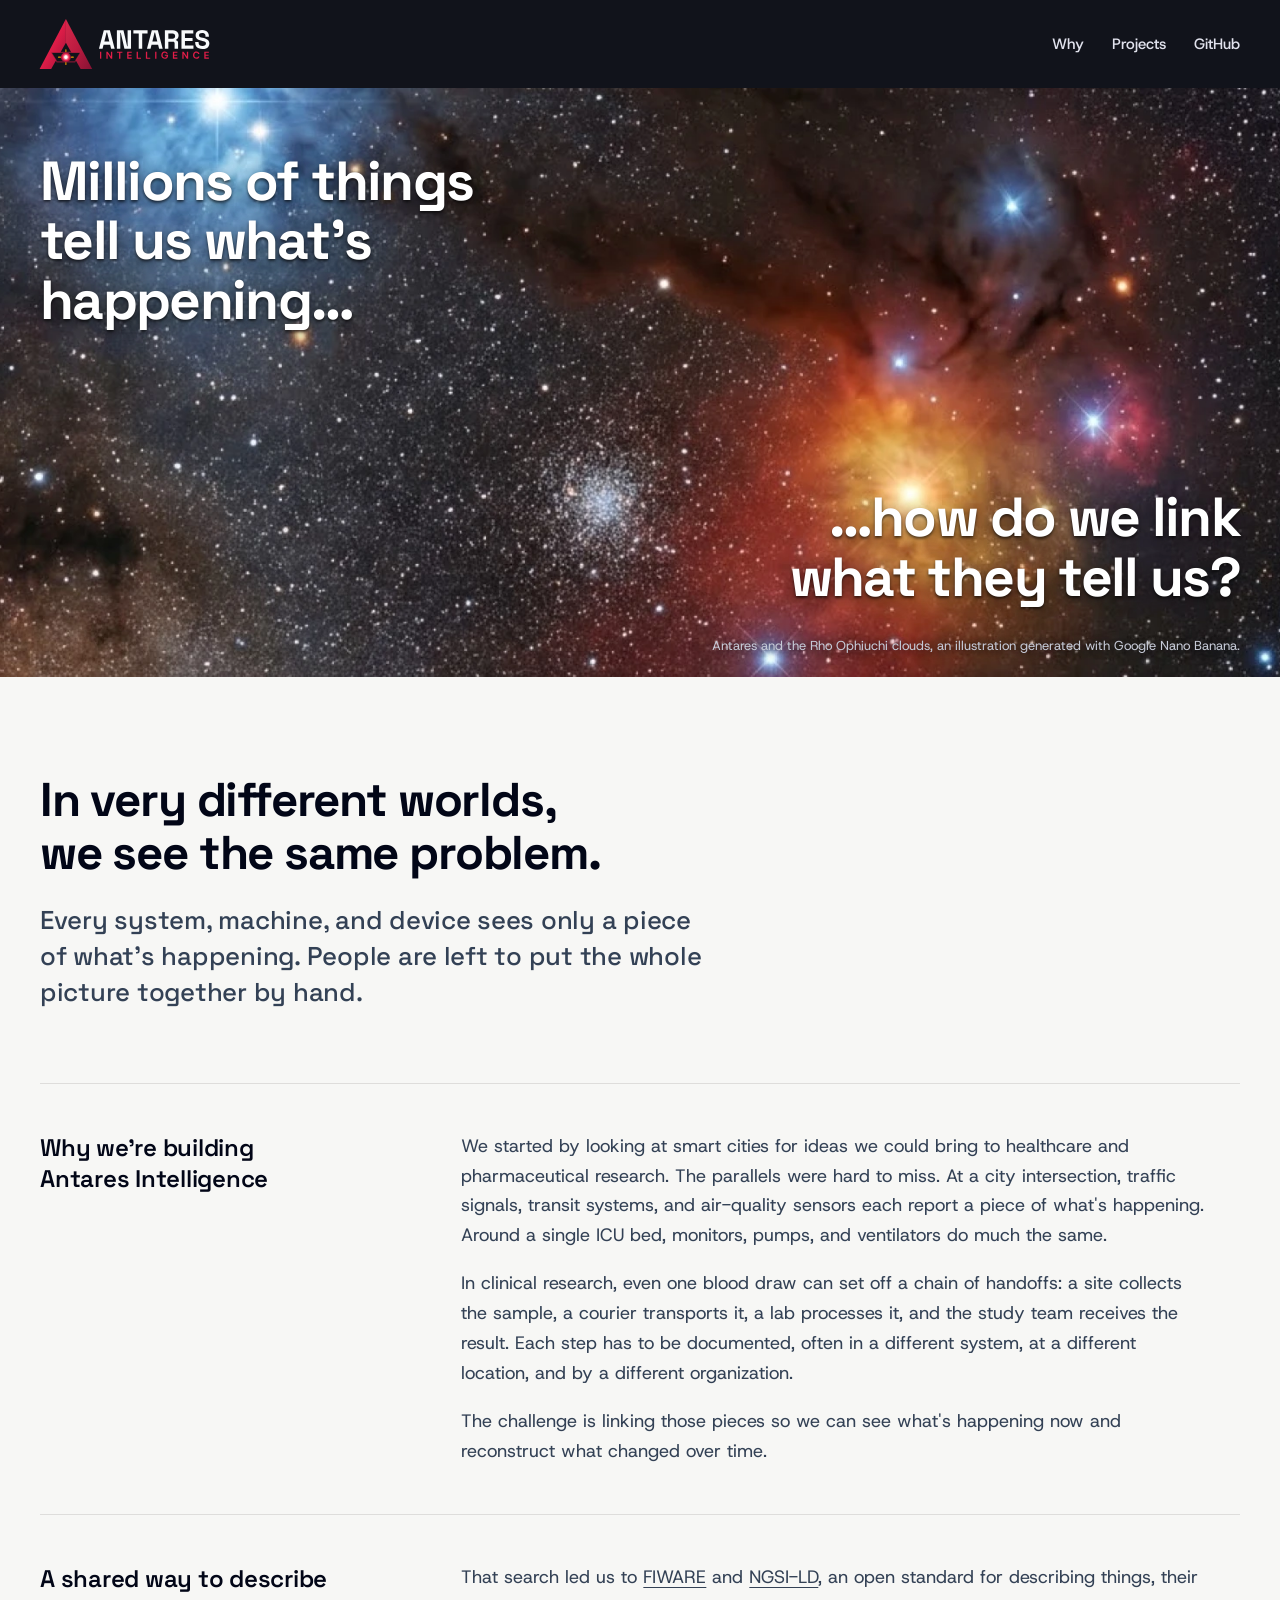
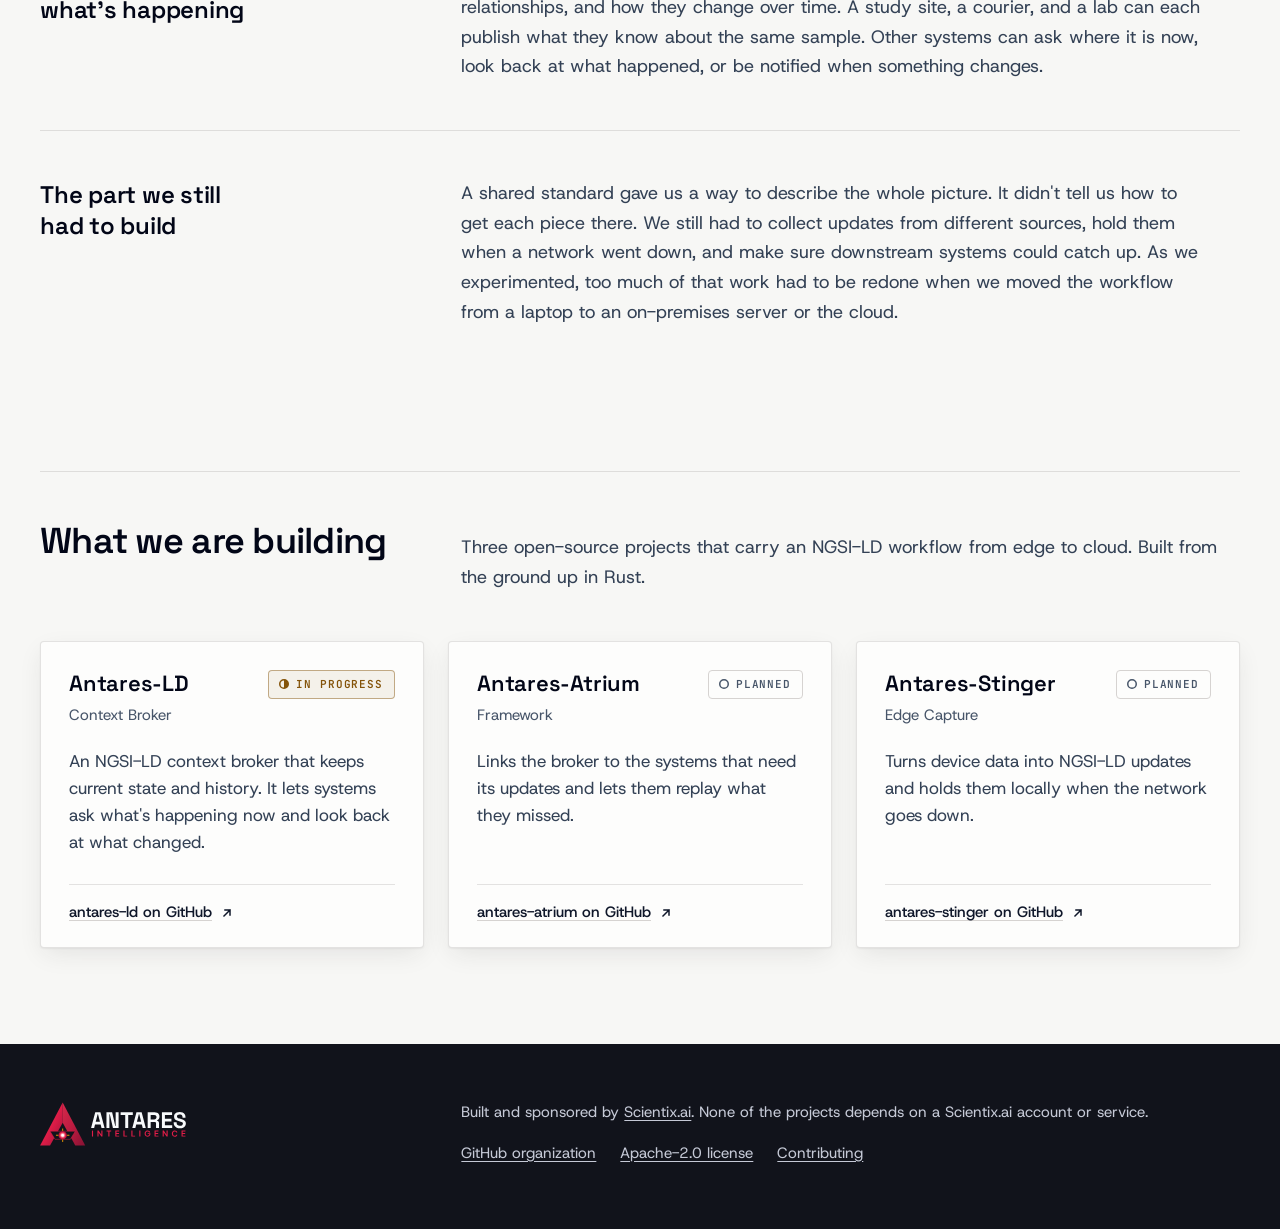
==== index.html @ b9c3e774 "feat: add social preview image and Open Graph tags" ====
<!doctype html>
<html lang="en">
<head>
<meta charset="utf-8">
<meta name="viewport" content="width=device-width, initial-scale=1">
<meta name="color-scheme" content="light">
<title>Antares Intelligence</title>
<meta name="description" content="Three open-source projects that carry an NGSI-LD workflow from edge to cloud.">
<link rel="canonical" href="https://antares-intelligence.org/">
<meta property="og:type" content="website">
<meta property="og:site_name" content="Antares Intelligence">
<meta property="og:url" content="https://antares-intelligence.org/">
<meta property="og:title" content="Antares Intelligence">
<meta property="og:description" content="Three open-source projects that carry an NGSI-LD workflow from edge to cloud.">
<meta property="og:image" content="https://antares-intelligence.org/assets/og-antares-intelligence.jpg">
<meta property="og:image:type" content="image/jpeg">
<meta property="og:image:width" content="1200">
<meta property="og:image:height" content="630">
<meta property="og:image:alt" content="The Antares Intelligence logo beside the headline: Millions of things tell us what's happening, how do we link what they tell us? The headline sits over the Antares and Rho Ophiuchi star field.">
<meta name="twitter:card" content="summary_large_image">
<meta name="twitter:image:alt" content="The Antares Intelligence logo beside the headline: Millions of things tell us what's happening, how do we link what they tell us? The headline sits over the Antares and Rho Ophiuchi star field.">
<link rel="icon" href="assets/antares-mark-dark.svg" type="image/svg+xml">
<link rel="preconnect" href="https://fonts.googleapis.com">
<link rel="preconnect" href="https://fonts.gstatic.com" crossorigin>
<link rel="stylesheet" href="https://fonts.googleapis.com/css2?family=Host+Grotesk:wght@400;500;600&family=JetBrains+Mono:wght@500;600&family=Space+Grotesk:wght@500;600;700&display=swap">
<style>
/*
  Tokens vendored from Synthetic Precision, themes/antares.theme.json (themeVersion 1).
  Prototype copy: regenerate from the theme, never hand-edit, once the site repository exists.
*/
:root {
  --font-display: "Space Grotesk", ui-sans-serif, system-ui, sans-serif;
  --font-sans: "Host Grotesk", ui-sans-serif, system-ui, sans-serif;
  --font-mono: "JetBrains Mono", ui-monospace, "SF Mono", Menlo, Consolas, monospace;
  --radius: 4px;
  --ease: cubic-bezier(0.16, 1, 0.3, 1);
  --dur: 160ms;
  --container: 1200px;
  --measure: 68ch;
  --gutter: 32px;
  --section: 96px;
  --shadow-card: 0 1px 2px rgba(41 37 36 / 0.06), 0 8px 24px -4px rgba(41 37 36 / 0.10);
  --shadow-card-hover: 0 2px 4px rgba(41 37 36 / 0.07), 0 16px 36px -6px rgba(41 37 36 / 0.16);
  --regmarks: linear-gradient(currentColor, currentColor) top left / 10px 1px no-repeat,
              linear-gradient(currentColor, currentColor) top left / 1px 10px no-repeat,
              linear-gradient(currentColor, currentColor) bottom right / 10px 1px no-repeat,
              linear-gradient(currentColor, currentColor) bottom right / 1px 10px no-repeat;

  /* Body: parchment (light). The masthead and hero stay night. */
  --bg: #f7f7f5;
  --surface-low: #fdfdfc;
  --surface: #fdfdfc;
  --surface-high: #e7e5e4;
  --text-strong: #020617;
  --text: #0f172a;
  --text-body: #334155;
  --text-muted: #475569;
  --border: #d6d3d1;
  --border-subtle: rgba(41 37 36 / 0.12);
  --outline: #78716c;
  --accent: #be123c;
  --accent-ink: #9f1239;
  --secondary-ink: #845309;
  --secondary-tint: rgba(132 83 9 / 0.07);
  --ring: #be123c;
}
/* The masthead, sky, and footer are always night. */
.masthead, .sky, .footer {
  --border-subtle: rgba(225 226 237 / 0.10);
  --text-strong: #ffffff;
  --text: #e1e2ed;
  --text-body: #c5c9d6;
  --text-muted: #9aa1b2;
  --border: #334155;
  --accent-ink: #fb7185;
  --ring: #fb7185;
  color-scheme: dark;
}

*, *::before, *::after { box-sizing: border-box; }
html {
  background: var(--bg);
  color: var(--text-body);
  scrollbar-color: var(--outline) var(--bg);
  -webkit-text-size-adjust: 100%;
}
body {
  margin: 0;
  font: 400 1.0625rem/1.65 var(--font-sans);
  background: var(--bg);
  text-rendering: optimizeLegibility;
  -webkit-font-smoothing: antialiased;
}
::selection { background: color-mix(in srgb, var(--accent) 32%, transparent); color: var(--text-strong); }
:focus-visible { outline: 2px solid var(--ring); outline-offset: 3px; border-radius: 2px; }
a { color: inherit; text-decoration-thickness: 1px; text-underline-offset: 0.22em; }
a:hover { text-decoration-color: var(--accent-ink); }
img, svg { display: block; }
h1, h2, h3 {
  font-family: var(--font-display);
  color: var(--text-strong);
  margin: 0;
  text-wrap: balance;
}
p { margin: 0; text-wrap: pretty; }

.wrap {
  width: 100%;
  max-width: calc(var(--container) + 2 * var(--gutter));
  margin-inline: auto;
  padding-inline: var(--gutter);
}
.skip {
  position: absolute; left: 16px; top: -48px; z-index: 20;
  padding: 8px 12px; background: var(--surface); color: var(--text-strong);
  border: 1px solid var(--border); border-radius: var(--radius);
}
.skip:focus { top: 16px; }

/* ---------- Header ---------- */
.masthead { background: #11131b; padding-block: 16px; }
.masthead .wrap { display: flex; align-items: center; justify-content: space-between; gap: 24px; }
.brand { display: block; margin-left: -4px; }
.brand img { height: 56px; width: auto; }
.nav { display: flex; gap: 28px; font: 500 0.9375rem/1 var(--font-sans); }
.nav a { color: var(--text); text-decoration: none; padding-block: 8px; }
.nav a:hover { color: var(--text-strong); text-decoration: underline; text-decoration-color: var(--accent-ink); }

/* ---------- Hero: Antares and the Rho Ophiuchi clouds ---------- */
.sky {
  position: relative;
  isolation: isolate;
  overflow: hidden;
  background: #11131b;
  color: var(--text);
}
.sky-photo {
  position: absolute; inset: 0; z-index: -2;
  width: 100%; height: 100%;
  object-fit: cover;
  object-position: 60% 50%;
}
.sky-grid {
  display: grid;
  grid-template-rows: auto 1fr auto auto;
  grid-template-areas: "l1" "." "l2" "credit";
  min-height: clamp(520px, 46vw, 760px);
  padding-block: 64px 20px;
}
.sky h1 { display: contents; }
.line {
  font: 700 clamp(2.25rem, 1.2rem + 2.8vw, 3.75rem)/1.08 var(--font-display);
  letter-spacing: -0.03em;
  text-wrap: balance;
  text-shadow: 0 2px 3px rgba(0 0 0 / 0.6), 0 4px 18px rgba(0 0 0 / 0.45);
}
.line-1 { grid-area: l1; color: var(--text-strong); max-width: 15ch; }
.line-2 { grid-area: l2; color: var(--text-strong); justify-self: end; text-align: right; max-width: 22ch; }
.credit {
  grid-area: credit;
  justify-self: end;
  margin-top: 28px;
  font-size: 0.8125rem;
  color: var(--text-body);
  text-shadow: 0 1px 8px rgba(17 19 27 / 0.9);
}

/* ---------- Statement ---------- */
.statement { padding-block: var(--section) calc(var(--section) * 0.75); }
.statement h2 {
  font-size: clamp(1.875rem, 1.2rem + 2.2vw, 3rem);
  line-height: 1.12;
  letter-spacing: -0.025em;
  font-weight: 700;
  max-width: 22ch;
}
.statement .lede {
  margin-top: 24px;
  max-width: 40ch;
  font: 500 clamp(1.25rem, 1.05rem + 0.7vw, 1.625rem)/1.4 var(--font-display);
  letter-spacing: -0.01em;
  color: var(--text-body);
}

/* ---------- Story ---------- */
.story { padding-bottom: calc(var(--section) * 0.5); }
.chapter {
  display: grid;
  grid-template-columns: minmax(0, 4fr) minmax(0, 8fr);
  column-gap: 32px;
  row-gap: 16px;
  padding-block: 48px;
  border-top: 1px solid var(--border-subtle);
}
.chapter h2 {
  font-size: clamp(1.3125rem, 1.15rem + 0.5vw, 1.5rem);
  line-height: 1.3;
  font-weight: 600;
  letter-spacing: -0.01em;
  max-width: 18ch;
}
.prose { max-width: var(--measure); display: grid; gap: 1.1em; }
.prose p { font-size: 1.125rem; line-height: 1.65; }

/* ---------- Projects ---------- */
.projects { padding-block: calc(var(--section) * 0.5) var(--section); }
.projects-head {
  display: grid;
  grid-template-columns: minmax(0, 4fr) minmax(0, 8fr);
  column-gap: 32px;
  row-gap: 16px;
  align-items: baseline;
  padding-top: 48px;
  border-top: 1px solid var(--border-subtle);
}
.projects-head h2 { font-size: clamp(1.75rem, 1.3rem + 1.4vw, 2.25rem); line-height: 1.2; letter-spacing: -0.02em; font-weight: 600; }
.projects-head p { font-size: 1.125rem; max-width: var(--measure); }
.cards {
  list-style: none; margin: 48px 0 0; padding: 0;
  display: grid;
  grid-template-columns: repeat(3, minmax(0, 1fr));
  gap: 24px;
}
.card {
  position: relative;
  display: flex; flex-direction: column;
  padding: 28px 28px 24px;
  background: var(--surface-low);
  border: 1px solid var(--border-subtle);
  border-radius: var(--radius);
  box-shadow: var(--shadow-card);
  transition: box-shadow var(--dur) var(--ease), border-color var(--dur) var(--ease);
}
.card:hover { border-color: var(--border); box-shadow: var(--shadow-card-hover); }
.card-top { display: flex; align-items: flex-start; justify-content: space-between; gap: 12px; flex-wrap: wrap; }
.card h3 { font-size: 1.375rem; line-height: 1.25; font-weight: 600; letter-spacing: -0.01em; }
.role { margin-top: 4px; color: var(--text-muted); font-size: 0.9375rem; }
.desc { margin-top: 20px; font-size: 1.0625rem; line-height: 1.6; flex: 1; }
.repo {
  margin-top: 28px; padding-top: 18px;
  border-top: 1px solid var(--border-subtle);
  display: inline-flex; align-items: center; gap: 8px;
  font: 500 0.9375rem/1.3 var(--font-sans);
  color: var(--text);
  text-decoration: none;
}
.repo span { text-decoration: underline; text-decoration-color: var(--border); text-decoration-thickness: 1px; text-underline-offset: 0.22em; }
.repo:hover span { text-decoration-color: var(--accent-ink); }
.repo svg { width: 14px; height: 14px; flex: none; transition: transform var(--dur) var(--ease); }
.repo:hover svg { transform: translate(2px, -2px); }

.badge {
  display: inline-flex; align-items: center; gap: 7px;
  padding: 8px 11px 8px 10px;
  border: 1px solid var(--border);
  border-radius: var(--radius);
  font: 600 0.6875rem/1 var(--font-mono);
  letter-spacing: 0.08em;
  text-transform: uppercase;
  color: var(--text-muted);
  white-space: nowrap;
}
.badge svg { width: 10px; height: 10px; flex: none; }
.badge--progress { color: var(--secondary-ink); border-color: color-mix(in srgb, var(--secondary-ink) 45%, transparent); background: var(--secondary-tint); }

/* ---------- Footer ---------- */
.footer { background: #11131b; color: var(--text-body); padding-block: 56px 64px; }
.footer .wrap { display: grid; grid-template-columns: minmax(0, 4fr) minmax(0, 8fr); column-gap: 32px; row-gap: 24px; }
.footer img { height: 48px; width: auto; margin-left: -3px; }
.footer-text { display: grid; gap: 16px; max-width: var(--measure); }
.footer-text p { font-size: 0.9375rem; color: var(--text-body); }
.footer-links { display: flex; flex-wrap: wrap; gap: 8px 24px; font-size: 0.9375rem; }

/* ---------- Responsive ---------- */
@media (max-width: 1023px) {
  .cards { grid-template-columns: minmax(0, 1fr); max-width: 640px; }
}
@media (max-width: 819px) {
  :root { --gutter: 16px; --section: 64px; }
  .brand img { height: 46px; }
  .nav { gap: 20px; }
  .nav .nav-optional { display: none; }
  .sky-grid { min-height: 560px; padding-block: 40px 16px; }
  .sky-photo { object-position: 68% 50%; }
  .line-2 { justify-self: start; text-align: left; }
  .credit { justify-self: start; }
  .chapter, .projects-head, .footer .wrap { grid-template-columns: minmax(0, 1fr); }
  .chapter { padding-block: 36px; }
  .card { padding: 24px 20px 20px; }
}
</style>
</head>
<body>
<a class="skip" href="#main">Skip to content</a>

<header class="masthead">
  <div class="wrap">
    <a class="brand" href="./" aria-label="Antares Intelligence home">
      <img src="assets/antares-lockup-horizontal-dark.svg" alt="Antares Intelligence" width="177" height="56">
    </a>
    <nav class="nav" aria-label="Primary">
      <a class="nav-optional" href="#why">Why</a>
      <a href="#projects">Projects</a>
      <a href="https://github.com/antares-intelligence-org">GitHub</a>
    </nav>
  </div>
</header>

<section class="sky" aria-labelledby="hero-title">
  <img class="sky-photo" src="assets/hero-rho-ophiuchi.webp" alt="" width="2000" height="678">
  <div class="wrap sky-grid">
    <h1 id="hero-title">
      <span class="line line-1">Millions of things tell us what's happening&hellip;</span>
      <span class="line line-2">&hellip;how do we link what they tell us?</span>
    </h1>
    <p class="credit">Antares and the Rho Ophiuchi clouds, an illustration generated with Google Nano Banana.</p>
  </div>
</section>

<main id="main">
  <section class="statement wrap" aria-labelledby="statement-title">
    <h2 id="statement-title">In very different worlds, we see the same problem.</h2>
    <p class="lede">Every system, machine, and device sees only a piece of what's happening. People are left to put the whole picture together by hand.</p>
  </section>

  <div class="story wrap" id="why">
    <section class="chapter" aria-labelledby="c1">
      <h2 id="c1">Why we're building Antares Intelligence</h2>
      <div class="prose">
        <p>We started by looking at smart cities for ideas we could bring to healthcare and pharmaceutical research. The parallels were hard to miss. At a city intersection, traffic signals, transit systems, and air-quality sensors each report a piece of what's happening. Around a single ICU bed, monitors, pumps, and ventilators do much the same.</p>
        <p>In clinical research, even one blood draw can set off a chain of handoffs: a site collects the sample, a courier transports it, a lab processes it, and the study team receives the result. Each step has to be documented, often in a different system, at a different location, and by a different organization.</p>
        <p>The challenge is linking those pieces so we can see what's happening now and reconstruct what changed over time.</p>
      </div>
    </section>

    <section class="chapter" aria-labelledby="c2">
      <h2 id="c2">A shared way to describe what's happening</h2>
      <div class="prose">
        <p>That search led us to <a href="https://www.fiware.org/">FIWARE</a> and <a href="https://en.wikipedia.org/wiki/NGSI-LD">NGSI-LD</a>, an open standard for describing things, their relationships, and how they change over time. A study site, a courier, and a lab can each publish what they know about the same sample. Other systems can ask where it is now, look back at what happened, or be notified when something changes.</p>
      </div>
    </section>

    <section class="chapter" aria-labelledby="c3">
      <h2 id="c3">The part we still had to build</h2>
      <div class="prose">
        <p>A shared standard gave us a way to describe the whole picture. It didn't tell us how to get each piece there. We still had to collect updates from different sources, hold them when a network went down, and make sure downstream systems could catch up. As we experimented, too much of that work had to be redone when we moved the workflow from a laptop to an on-premises server or the cloud.</p>
      </div>
    </section>
  </div>

  <section class="projects wrap" id="projects" aria-labelledby="projects-title">
    <div class="projects-head">
      <h2 id="projects-title">What we are building</h2>
      <p>Three open-source projects that carry an NGSI-LD workflow from edge to cloud. Built from the ground up in Rust.</p>
    </div>

    <ul class="cards">
      <li class="card">
        <div class="card-top">
          <h3>Antares-LD</h3>
          <span class="badge badge--progress"><svg viewBox="0 0 10 10" aria-hidden="true"><circle cx="5" cy="5" r="4.25" fill="none" stroke="currentColor" stroke-width="1.5"/><path d="M5 .75a4.25 4.25 0 0 1 0 8.5z" fill="currentColor"/></svg>In progress</span>
        </div>
        <p class="role">Context Broker</p>
        <p class="desc">An NGSI-LD context broker that keeps current state and history. It lets systems ask what's happening now and look back at what changed.</p>
        <a class="repo" href="https://github.com/antares-intelligence-org/antares-ld"><span>antares-ld on GitHub</span><svg viewBox="0 0 14 14" aria-hidden="true"><path d="M4 10 10 4M5 4h5v5" fill="none" stroke="currentColor" stroke-width="1.5" stroke-linecap="square"/></svg></a>
      </li>
      <li class="card">
        <div class="card-top">
          <h3>Antares-Atrium</h3>
          <span class="badge"><svg viewBox="0 0 10 10" aria-hidden="true"><circle cx="5" cy="5" r="4.25" fill="none" stroke="currentColor" stroke-width="1.5"/></svg>Planned</span>
        </div>
        <p class="role">Framework</p>
        <p class="desc">Links the broker to the systems that need its updates and lets them replay what they missed.</p>
        <a class="repo" href="https://github.com/antares-intelligence-org/antares-atrium"><span>antares-atrium on GitHub</span><svg viewBox="0 0 14 14" aria-hidden="true"><path d="M4 10 10 4M5 4h5v5" fill="none" stroke="currentColor" stroke-width="1.5" stroke-linecap="square"/></svg></a>
      </li>
      <li class="card">
        <div class="card-top">
          <h3>Antares-Stinger</h3>
          <span class="badge"><svg viewBox="0 0 10 10" aria-hidden="true"><circle cx="5" cy="5" r="4.25" fill="none" stroke="currentColor" stroke-width="1.5"/></svg>Planned</span>
        </div>
        <p class="role">Edge Capture</p>
        <p class="desc">Turns device data into NGSI-LD updates and holds them locally when the network goes down.</p>
        <a class="repo" href="https://github.com/antares-intelligence-org/antares-stinger"><span>antares-stinger on GitHub</span><svg viewBox="0 0 14 14" aria-hidden="true"><path d="M4 10 10 4M5 4h5v5" fill="none" stroke="currentColor" stroke-width="1.5" stroke-linecap="square"/></svg></a>
      </li>
    </ul>
  </section>
</main>

<footer class="footer">
  <div class="wrap">
    <img src="assets/antares-lockup-horizontal-dark.svg" alt="Antares Intelligence" width="152" height="48">
    <div class="footer-text">
      <p>Built and sponsored by <a href="https://scientixai.com">Scientix.ai</a>. None of the projects depends on a Scientix.ai account or service.</p>
      <div class="footer-links">
        <a href="https://github.com/antares-intelligence-org">GitHub organization</a>
        <a href="https://github.com/antares-intelligence-org/antares-intelligence/blob/main/LICENSE">Apache-2.0 license</a>
        <a href="https://github.com/antares-intelligence-org/antares-intelligence/blob/main/CONTRIBUTING.md">Contributing</a>
      </div>
    </div>
  </div>
</footer>

</body>
</html>
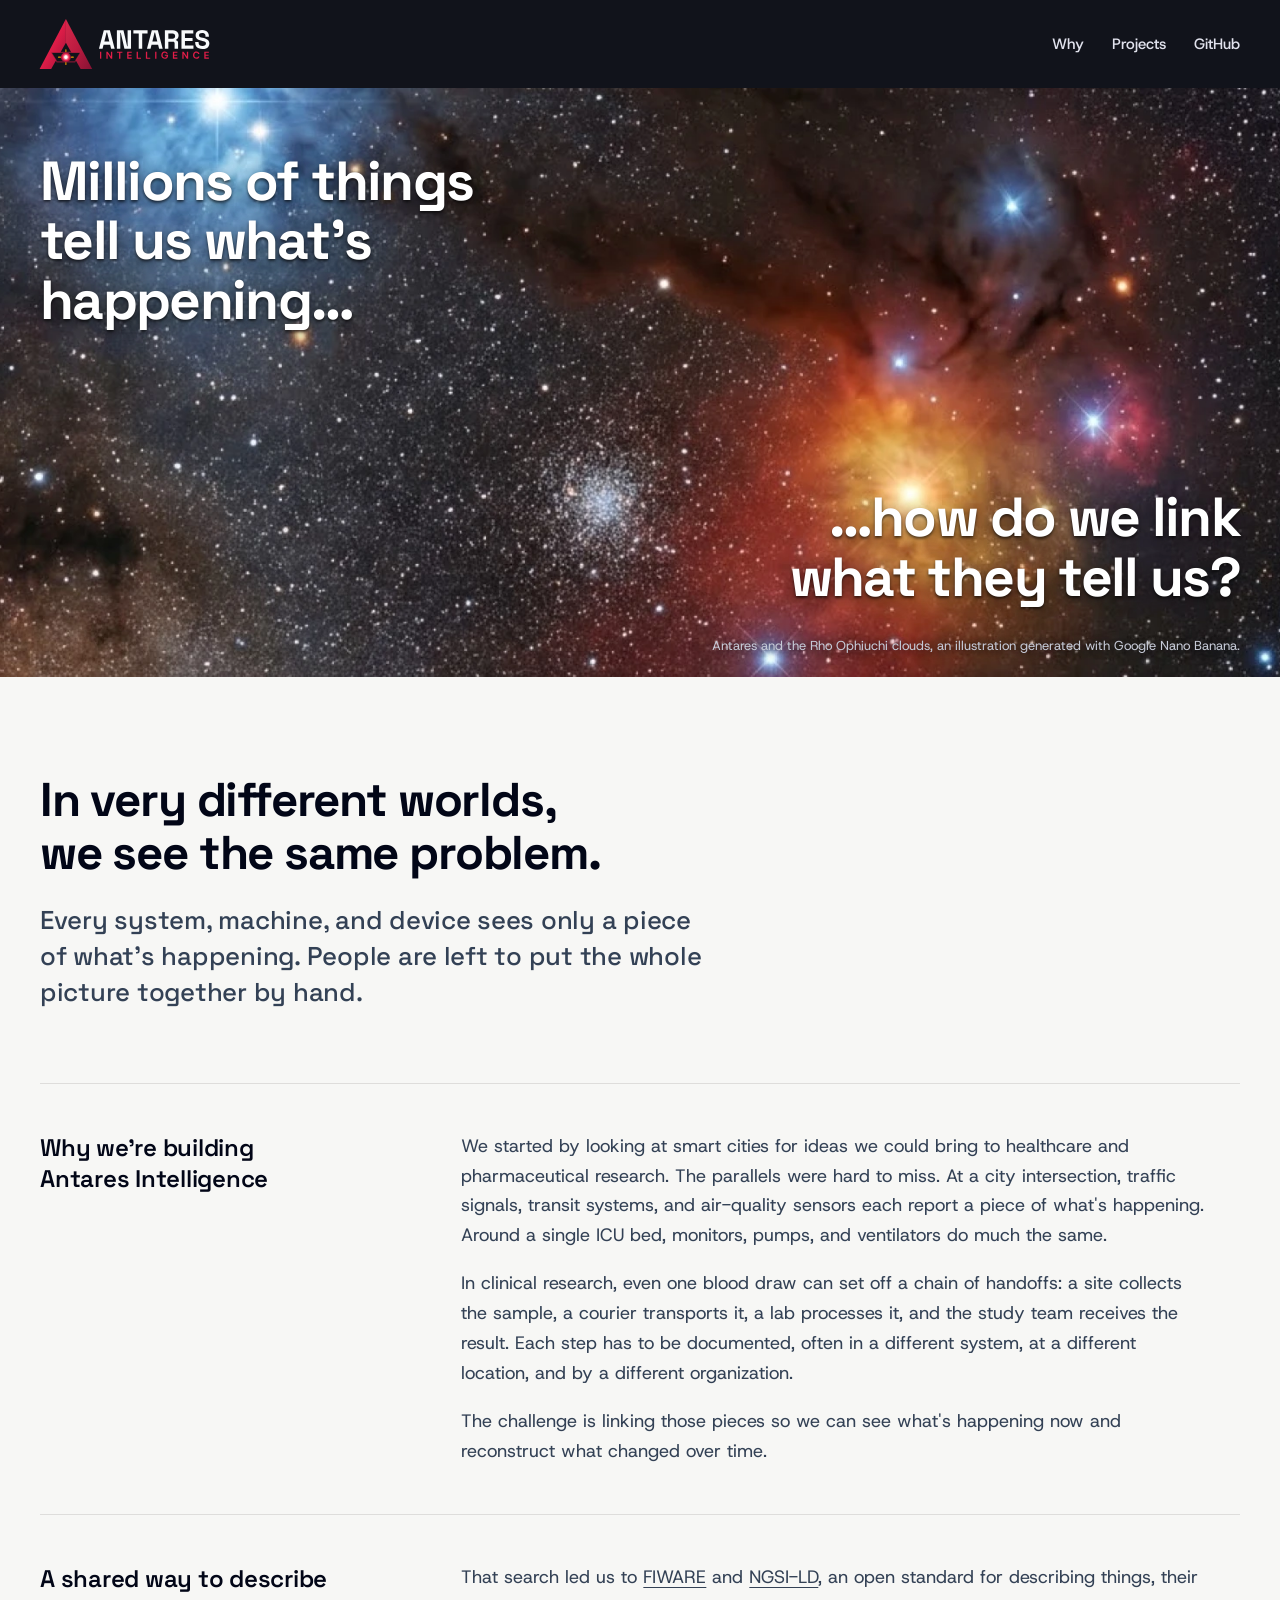
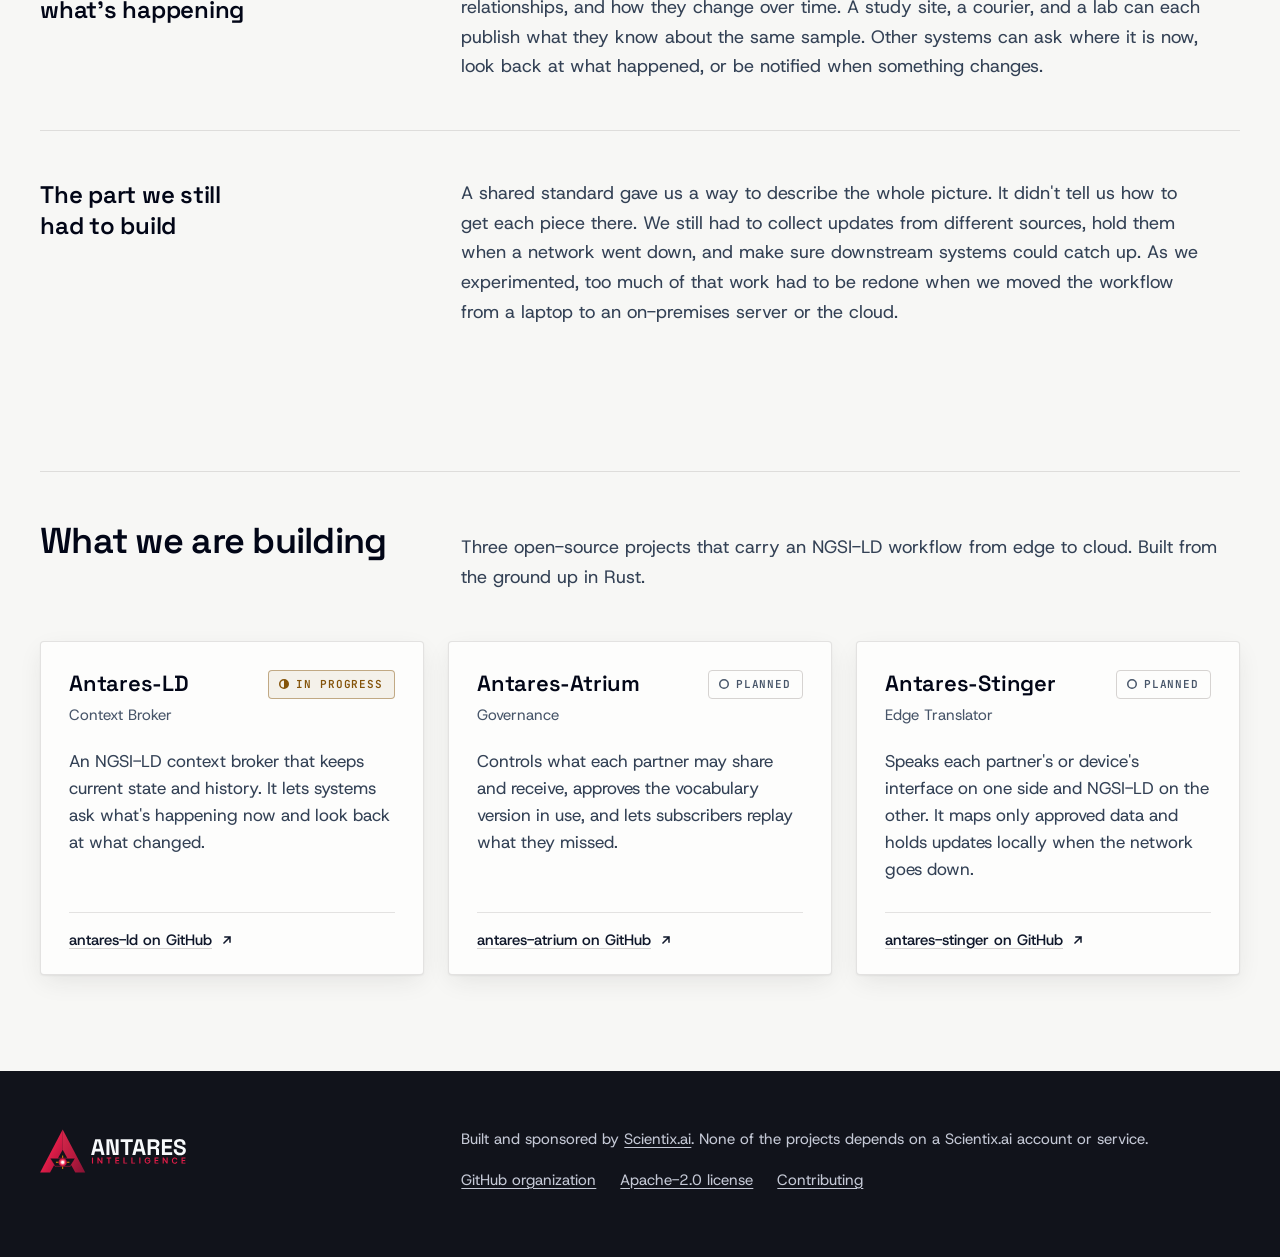
==== commit eb6e2c7e: "fix: align Atrium and Stinger roles with the scenario boards" ====
--- a/index.html
+++ b/index.html
@@ -369,8 +369,8 @@
           <h3>Antares-Atrium</h3>
           <span class="badge"><svg viewBox="0 0 10 10" aria-hidden="true"><circle cx="5" cy="5" r="4.25" fill="none" stroke="currentColor" stroke-width="1.5"/></svg>Planned</span>
         </div>
-        <p class="role">Framework</p>
-        <p class="desc">Links the broker to the systems that need its updates and lets them replay what they missed.</p>
+        <p class="role">Governance</p>
+        <p class="desc">Controls what each partner may share and receive, approves the vocabulary version in use, and lets subscribers replay what they missed.</p>
         <a class="repo" href="https://github.com/antares-intelligence-org/antares-atrium"><span>antares-atrium on GitHub</span><svg viewBox="0 0 14 14" aria-hidden="true"><path d="M4 10 10 4M5 4h5v5" fill="none" stroke="currentColor" stroke-width="1.5" stroke-linecap="square"/></svg></a>
       </li>
       <li class="card">
@@ -378,8 +378,8 @@
           <h3>Antares-Stinger</h3>
           <span class="badge"><svg viewBox="0 0 10 10" aria-hidden="true"><circle cx="5" cy="5" r="4.25" fill="none" stroke="currentColor" stroke-width="1.5"/></svg>Planned</span>
         </div>
-        <p class="role">Edge Capture</p>
-        <p class="desc">Turns device data into NGSI-LD updates and holds them locally when the network goes down.</p>
+        <p class="role">Edge Translator</p>
+        <p class="desc">Speaks each partner's or device's interface on one side and NGSI-LD on the other. It maps only approved data and holds updates locally when the network goes down.</p>
         <a class="repo" href="https://github.com/antares-intelligence-org/antares-stinger"><span>antares-stinger on GitHub</span><svg viewBox="0 0 14 14" aria-hidden="true"><path d="M4 10 10 4M5 4h5v5" fill="none" stroke="currentColor" stroke-width="1.5" stroke-linecap="square"/></svg></a>
       </li>
     </ul>
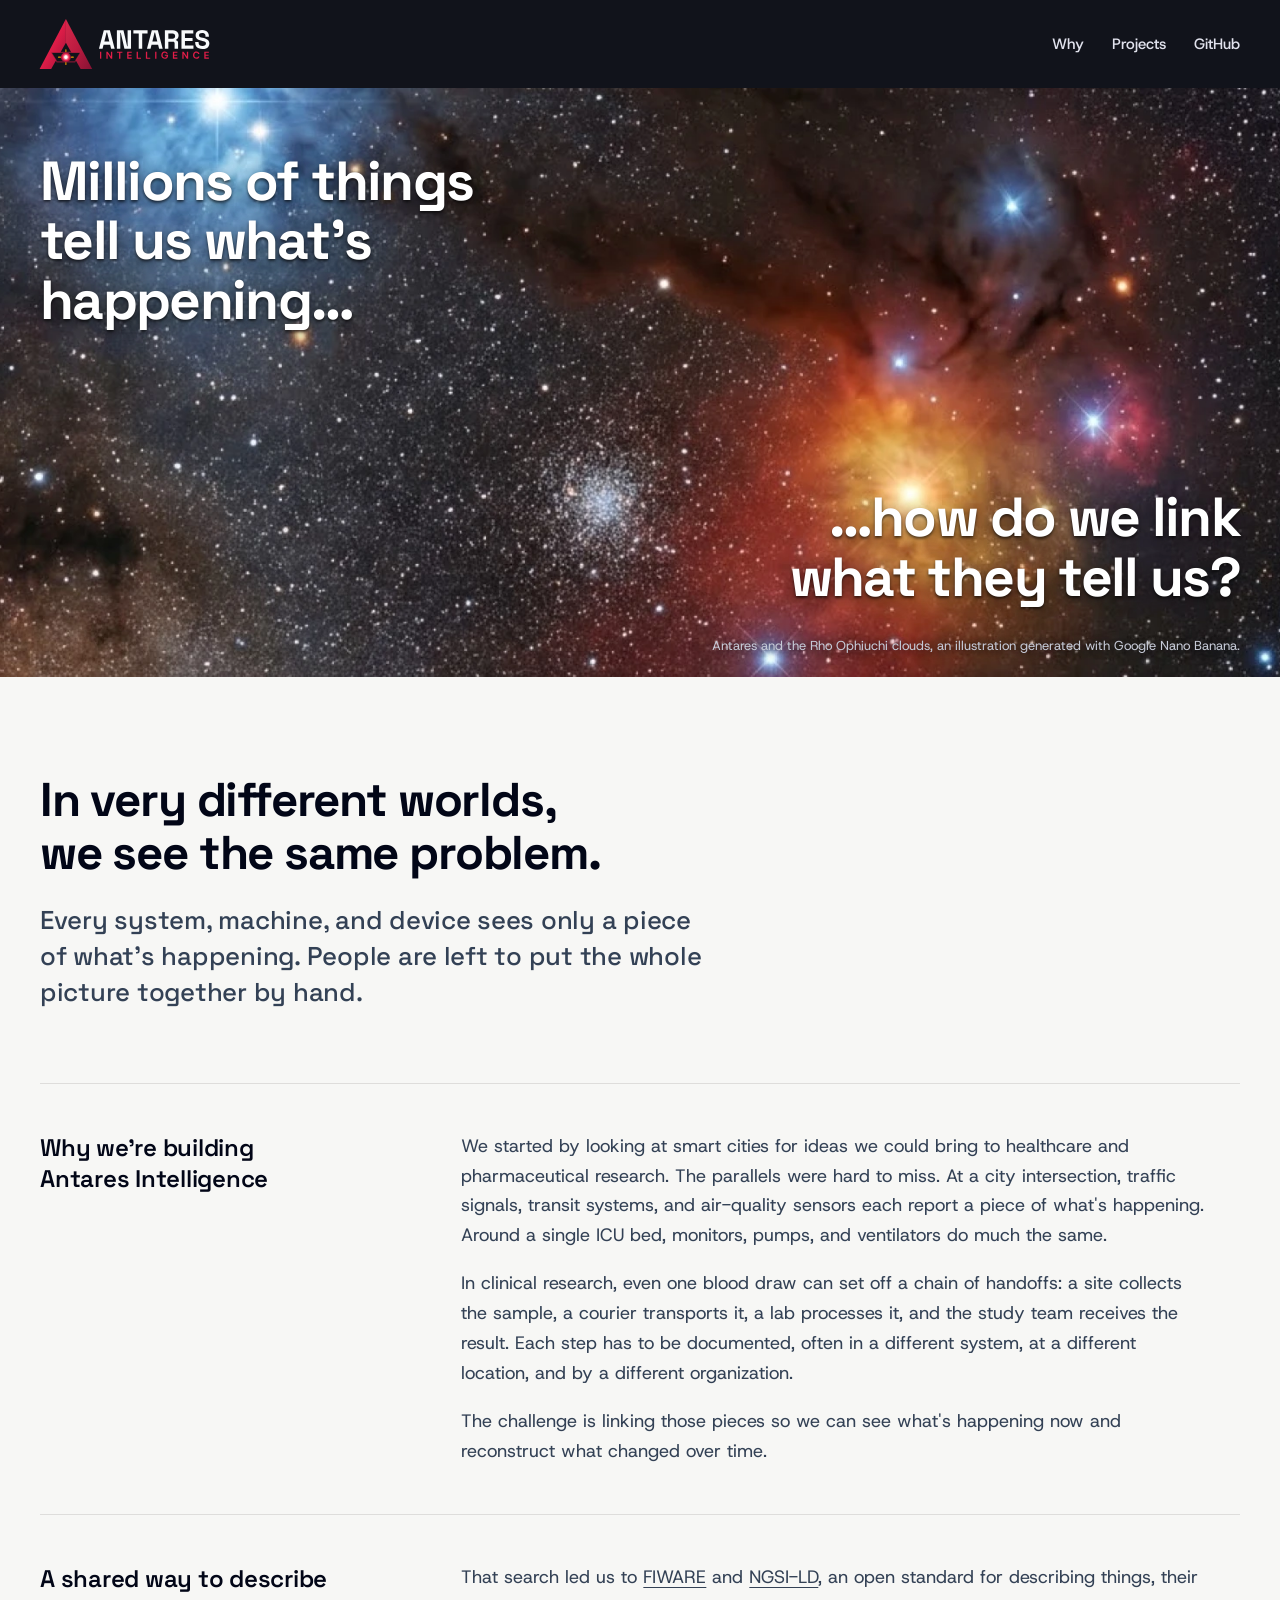
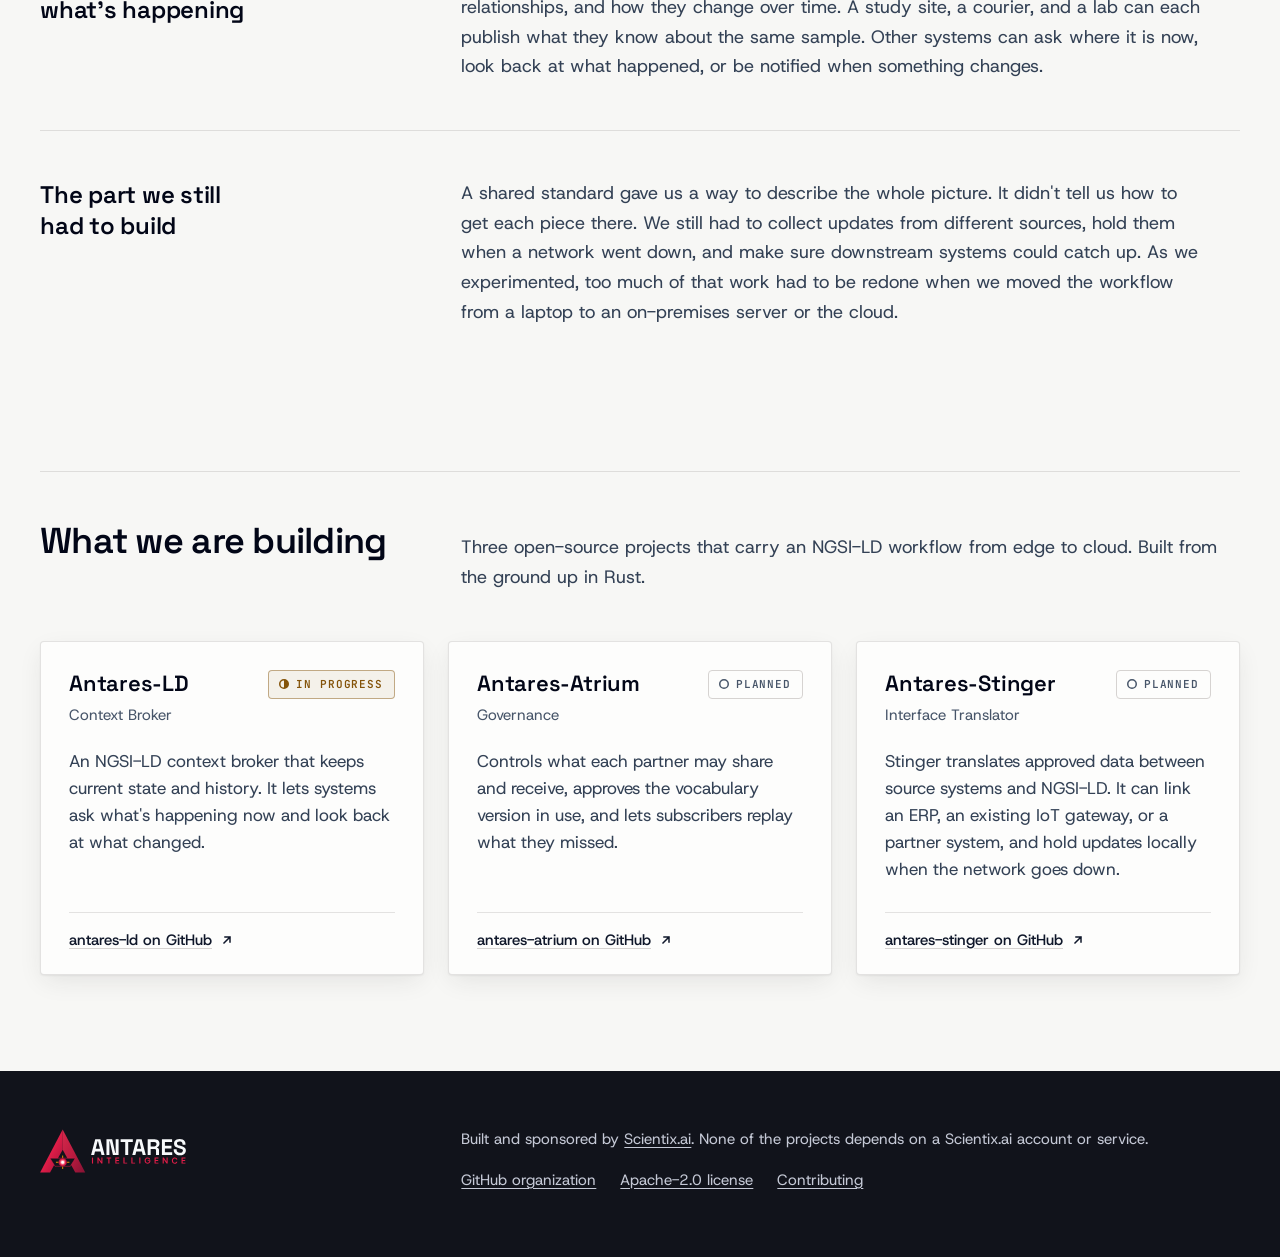
==== commit 44219b24: "fix: rename Stinger role to Interface Translator" ====
--- a/index.html
+++ b/index.html
@@ -378,8 +378,8 @@
           <h3>Antares-Stinger</h3>
           <span class="badge"><svg viewBox="0 0 10 10" aria-hidden="true"><circle cx="5" cy="5" r="4.25" fill="none" stroke="currentColor" stroke-width="1.5"/></svg>Planned</span>
         </div>
-        <p class="role">Edge Translator</p>
-        <p class="desc">Speaks each partner's or device's interface on one side and NGSI-LD on the other. It maps only approved data and holds updates locally when the network goes down.</p>
+        <p class="role">Interface Translator</p>
+        <p class="desc">Stinger translates approved data between source systems and NGSI-LD. It can link an ERP, an existing IoT gateway, or a partner system, and hold updates locally when the network goes down.</p>
         <a class="repo" href="https://github.com/antares-intelligence-org/antares-stinger"><span>antares-stinger on GitHub</span><svg viewBox="0 0 14 14" aria-hidden="true"><path d="M4 10 10 4M5 4h5v5" fill="none" stroke="currentColor" stroke-width="1.5" stroke-linecap="square"/></svg></a>
       </li>
     </ul>
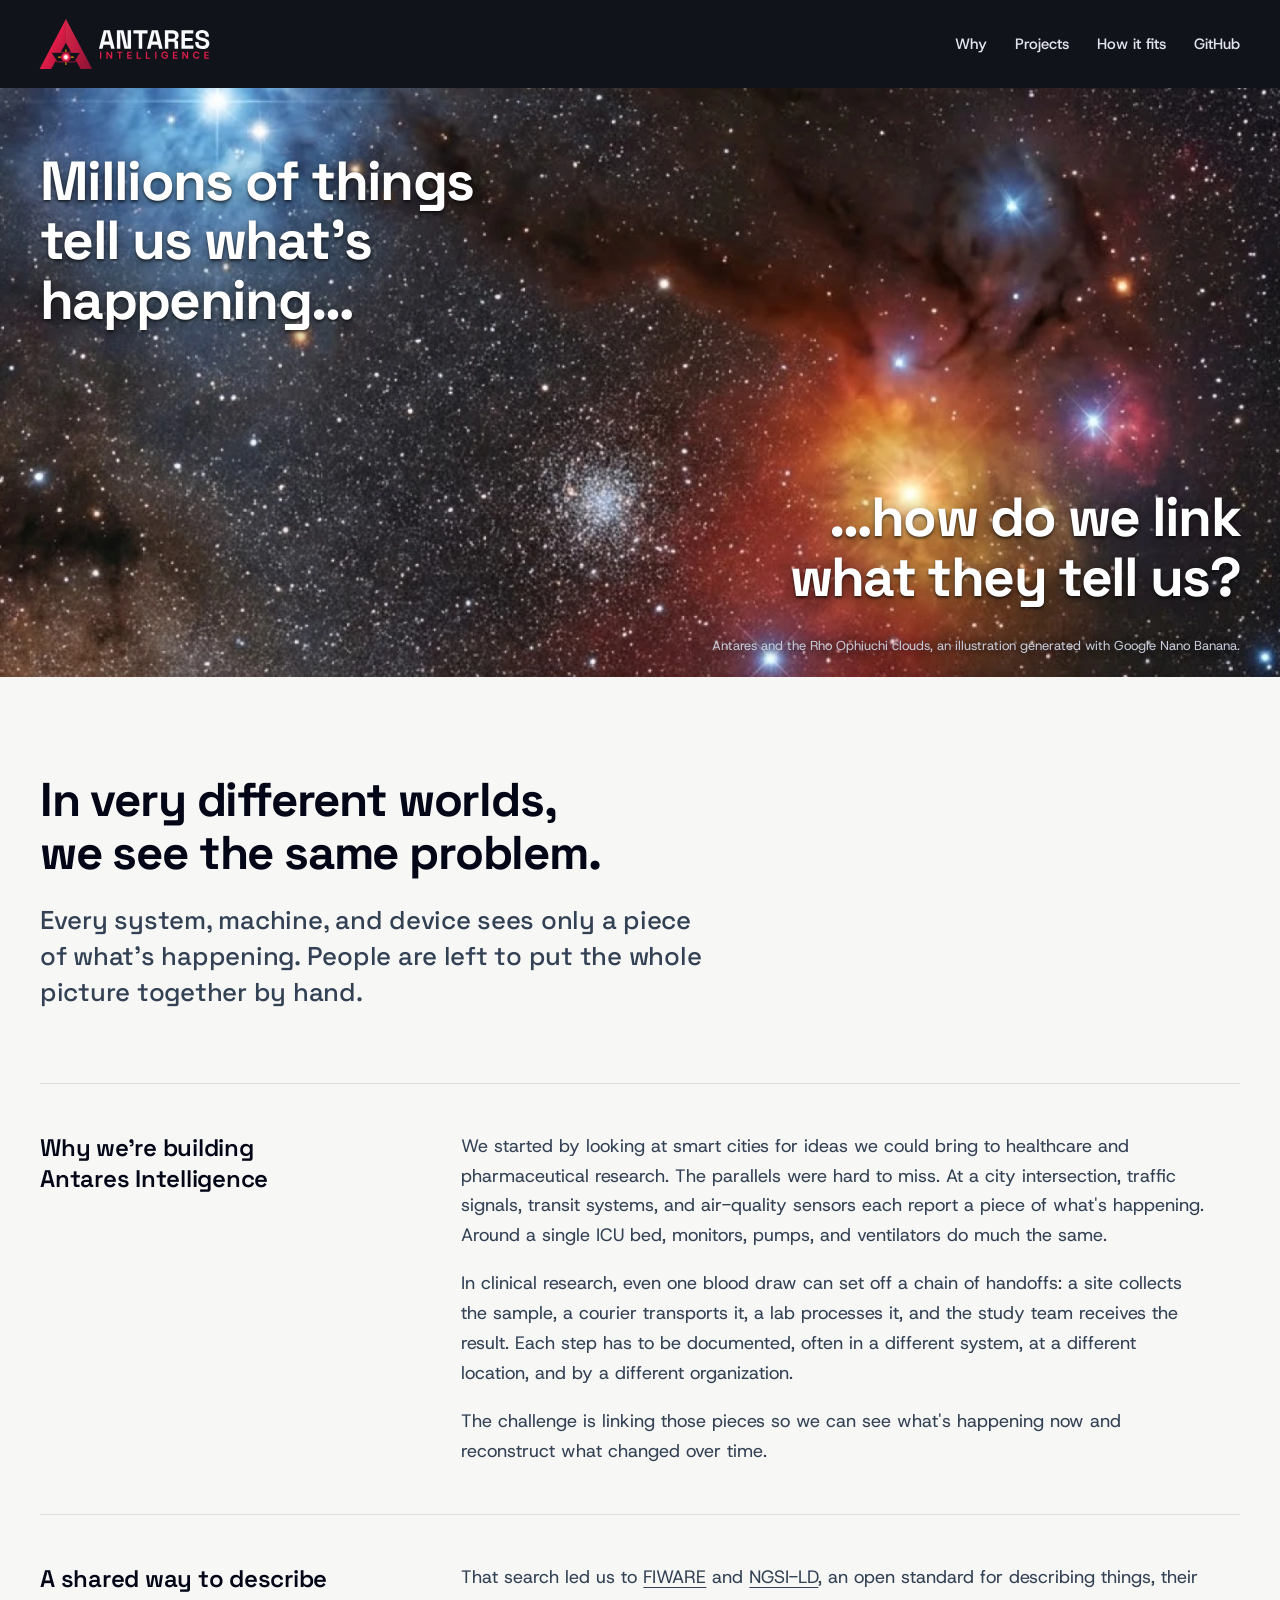
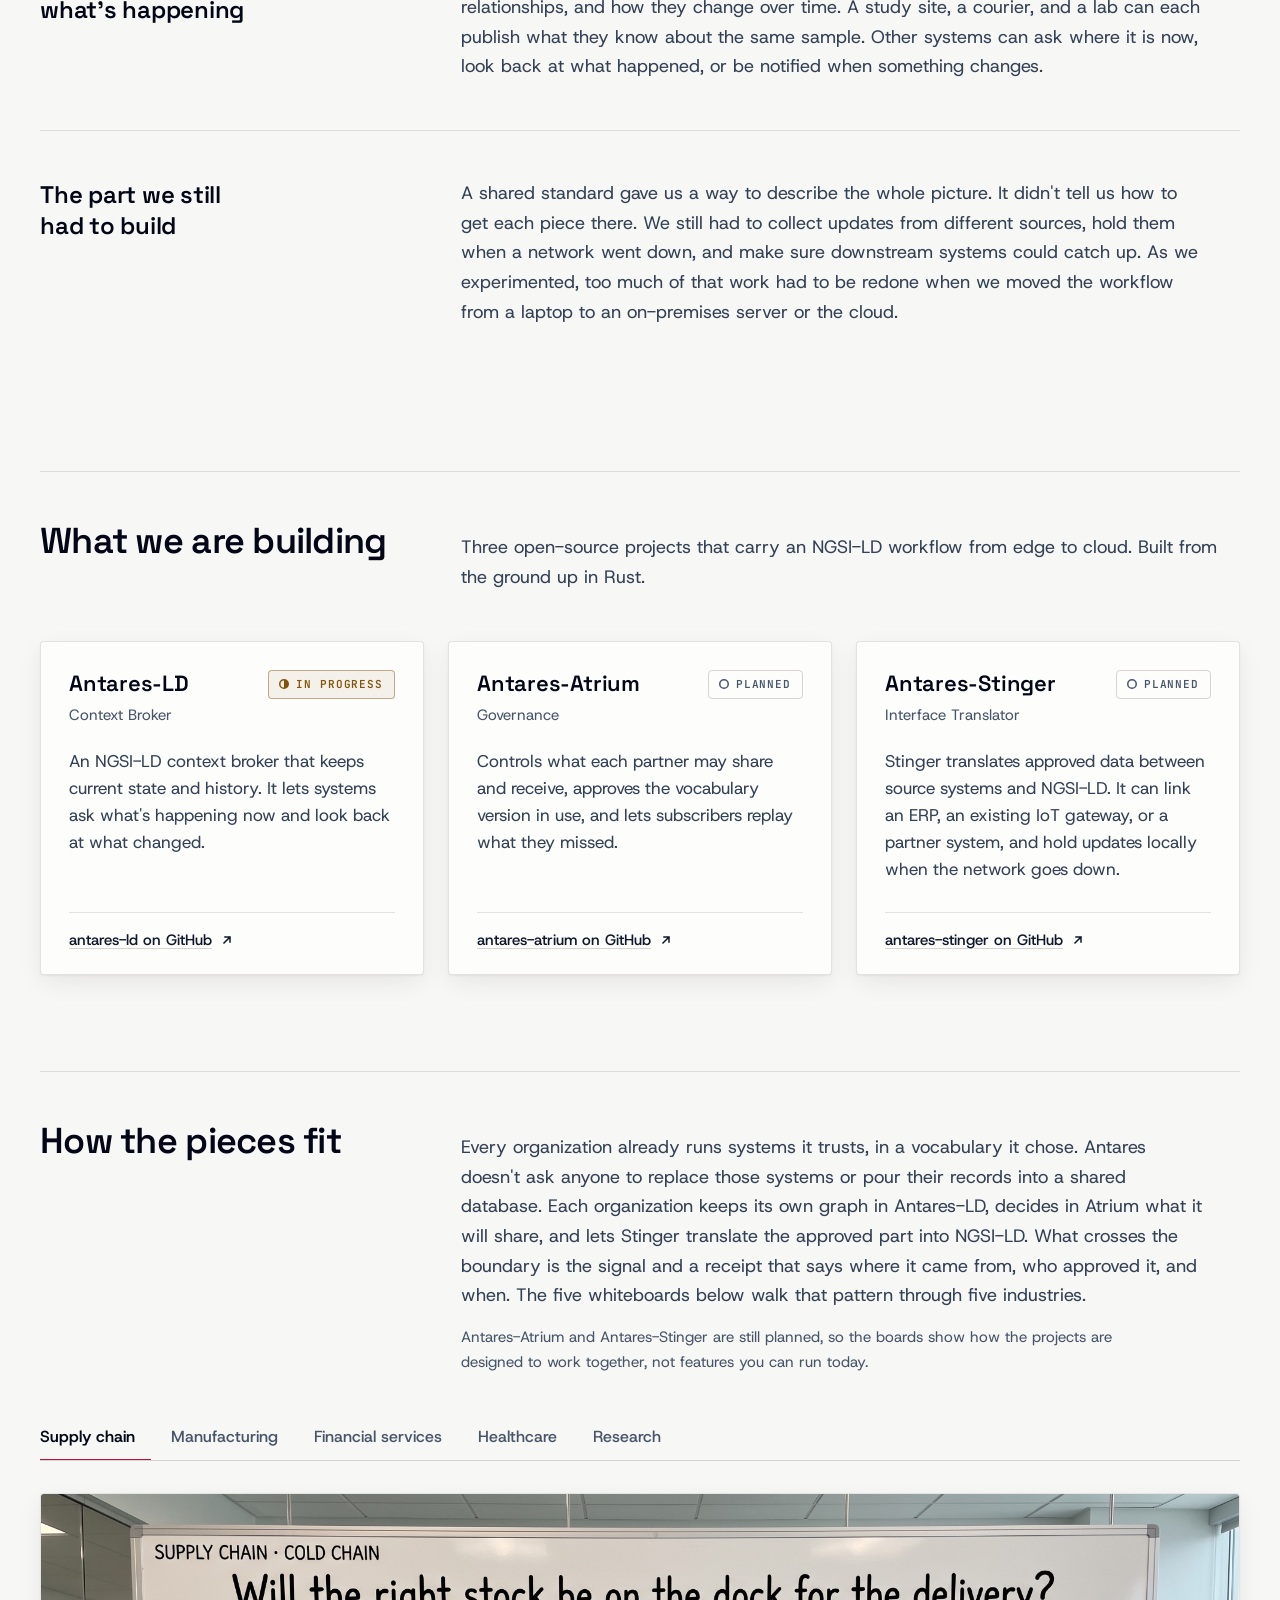
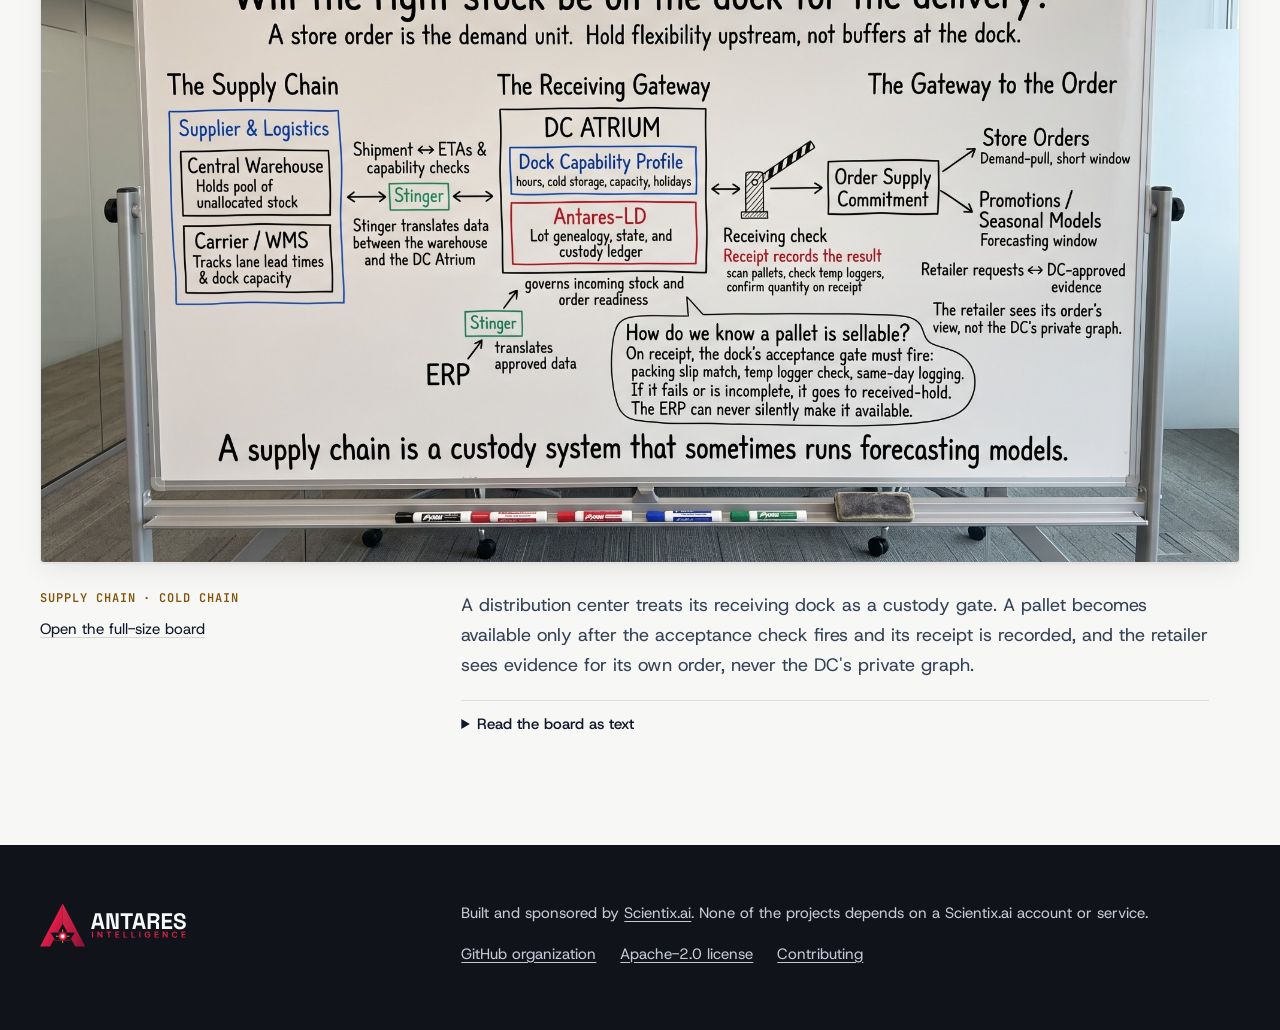
==== commit 48f811de: "feat: add How the pieces fit scenario boards" ====
--- a/index.html
+++ b/index.html
@@ -263,6 +263,78 @@
 .badge svg { width: 10px; height: 10px; flex: none; }
 .badge--progress { color: var(--secondary-ink); border-color: color-mix(in srgb, var(--secondary-ink) 45%, transparent); background: var(--secondary-tint); }
 
+/* ---------- How the pieces fit ---------- */
+.fit { padding-bottom: var(--section); }
+.fit-intro { display: grid; gap: 14px; max-width: var(--measure); }
+.fit-intro p { font-size: 1.125rem; }
+.fit-intro .fit-note { font-size: 0.9375rem; color: var(--text-muted); }
+.tabs { margin-top: 40px; }
+.tablist { display: none; }
+.js .tablist {
+  display: flex; gap: 4px;
+  border-bottom: 1px solid var(--border);
+  overflow-x: auto;
+  scrollbar-width: none;
+}
+.js .tablist::-webkit-scrollbar { display: none; }
+.tab {
+  appearance: none; background: none; border: 0; border-radius: 0;
+  border-bottom: 2px solid transparent;
+  margin-bottom: -1px;
+  padding: 12px 16px 13px;
+  font: 500 1rem/1.2 var(--font-sans);
+  color: var(--text-muted);
+  white-space: nowrap;
+  cursor: pointer;
+  transition: color var(--dur) var(--ease), border-color var(--dur) var(--ease);
+}
+.tab:first-child { padding-left: 0; }
+.tab:hover { color: var(--text-strong); }
+.tab[aria-selected="true"] { color: var(--text-strong); font-weight: 600; border-bottom-color: var(--accent); }
+.tab:focus-visible { outline-offset: -2px; }
+.panel { padding-top: 32px; }
+.panel + .panel { margin-top: 56px; }
+.js .panel + .panel { margin-top: 0; }
+.panel:focus-visible { outline-offset: 6px; }
+.board {
+  margin: 0;
+  overflow: hidden;
+  background: #ffffff;
+  border: 1px solid var(--border-subtle);
+  border-radius: var(--radius);
+  box-shadow: var(--shadow-card);
+}
+.board img { width: 100%; height: auto; }
+.panel-body {
+  display: grid;
+  grid-template-columns: minmax(0, 4fr) minmax(0, 8fr);
+  column-gap: 32px;
+  row-gap: 16px;
+  margin-top: 28px;
+}
+.panel-meta { display: grid; gap: 10px; align-content: start; }
+.kicker {
+  font: 600 0.75rem/1.3 var(--font-mono);
+  letter-spacing: 0.08em;
+  text-transform: uppercase;
+  color: var(--secondary-ink);
+}
+.fullsize { font-size: 0.9375rem; color: var(--text); text-decoration-color: var(--border); }
+.panel-text { max-width: var(--measure); }
+.caption { font-size: 1.125rem; }
+code { font: 500 0.9em/1 var(--font-mono); color: var(--text-strong); }
+.transcript { margin-top: 20px; border-top: 1px solid var(--border-subtle); }
+.transcript summary {
+  padding-block: 14px;
+  font: 500 0.9375rem/1.3 var(--font-sans);
+  color: var(--text);
+  cursor: pointer;
+}
+.transcript summary:hover { color: var(--text-strong); }
+.transcript-body { display: grid; gap: 0.9em; padding-bottom: 8px; }
+.transcript-body p { font-size: 1rem; line-height: 1.6; }
+.transcript-body strong { color: var(--text-strong); font-weight: 600; }
+
 /* ---------- Footer ---------- */
 .footer { background: #11131b; color: var(--text-body); padding-block: 56px 64px; }
 .footer .wrap { display: grid; grid-template-columns: minmax(0, 4fr) minmax(0, 8fr); column-gap: 32px; row-gap: 24px; }
@@ -284,7 +356,10 @@
   .sky-photo { object-position: 68% 50%; }
   .line-2 { justify-self: start; text-align: left; }
   .credit { justify-self: start; }
-  .chapter, .projects-head, .footer .wrap { grid-template-columns: minmax(0, 1fr); }
+  .chapter, .projects-head, .panel-body, .footer .wrap { grid-template-columns: minmax(0, 1fr); }
+  .panel { padding-top: 20px; }
+  .panel-body { margin-top: 20px; }
+  .tab { padding-inline: 12px; }
   .chapter { padding-block: 36px; }
   .card { padding: 24px 20px 20px; }
 }
@@ -301,6 +376,7 @@
     <nav class="nav" aria-label="Primary">
       <a class="nav-optional" href="#why">Why</a>
       <a href="#projects">Projects</a>
+      <a class="nav-optional" href="#how-it-fits">How it fits</a>
       <a href="https://github.com/antares-intelligence-org">GitHub</a>
     </nav>
   </div>
@@ -384,6 +460,159 @@
       </li>
     </ul>
   </section>
+
+  <section class="fit wrap" id="how-it-fits" aria-labelledby="fit-title">
+    <div class="projects-head">
+      <h2 id="fit-title">How the pieces fit</h2>
+      <div class="fit-intro">
+        <p>Every organization already runs systems it trusts, in a vocabulary it chose. Antares doesn't ask anyone to replace those systems or pour their records into a shared database. Each organization keeps its own graph in Antares-LD, decides in Atrium what it will share, and lets Stinger translate the approved part into NGSI-LD. What crosses the boundary is the signal and a receipt that says where it came from, who approved it, and when. The five whiteboards below walk that pattern through five industries.</p>
+        <p class="fit-note">Antares-Atrium and Antares-Stinger are still planned, so the boards show how the projects are designed to work together, not features you can run today.</p>
+      </div>
+    </div>
+
+    <div class="tabs">
+      <div class="tablist" role="tablist" aria-label="Scenarios">
+        <button class="tab" role="tab" id="tab-supply" aria-controls="panel-supply" aria-selected="true">Supply chain</button>
+        <button class="tab" role="tab" id="tab-mfg" aria-controls="panel-mfg" aria-selected="false" tabindex="-1">Manufacturing</button>
+        <button class="tab" role="tab" id="tab-fin" aria-controls="panel-fin" aria-selected="false" tabindex="-1">Financial services</button>
+        <button class="tab" role="tab" id="tab-health" aria-controls="panel-health" aria-selected="false" tabindex="-1">Healthcare</button>
+        <button class="tab" role="tab" id="tab-research" aria-controls="panel-research" aria-selected="false" tabindex="-1">Research</button>
+      </div>
+
+      <div class="panel" role="tabpanel" id="panel-supply" aria-labelledby="tab-supply" tabindex="0">
+        <figure class="board">
+          <img src="assets/boards/board-1-supply-chain.jpg" width="2000" height="1116" loading="lazy" decoding="async" alt="Whiteboard diagram, Will the right stock be on the dock for the delivery? The full text is below.">
+        </figure>
+        <div class="panel-body">
+          <div class="panel-meta">
+            <p class="kicker">Supply chain · Cold chain</p>
+            <a class="fullsize" href="assets/boards/board-1-supply-chain.jpg">Open the full-size board</a>
+          </div>
+          <div class="panel-text">
+            <p class="caption">A distribution center treats its receiving dock as a custody gate. A pallet becomes available only after the acceptance check fires and its receipt is recorded, and the retailer sees evidence for its own order, never the DC's private graph.</p>
+            <details class="transcript">
+              <summary>Read the board as text</summary>
+              <div class="transcript-body">
+                <p><strong>Supply chain · cold chain.</strong> Will the right stock be on the dock for the delivery? A store order is the demand unit. Hold flexibility upstream, not buffers at the dock.</p>
+                <p><strong>The supply chain.</strong> Under Supplier &amp; Logistics, a Central Warehouse holds a pool of unallocated stock, and a Carrier / WMS tracks lane lead times and dock capacity. Stinger carries shipments, ETAs, and capability checks between the warehouse and the DC Atrium, translating the data in both directions.</p>
+                <p><strong>The receiving gateway.</strong> The DC Atrium holds a Dock Capability Profile (hours, cold storage, capacity, holidays) and Antares-LD, the lot genealogy, state, and custody ledger. It governs incoming stock and order readiness. A second Stinger translates approved data from the ERP.</p>
+                <p><strong>The gateway to the order.</strong> A receiving check stands between the DC Atrium and the Order Supply Commitment: scan pallets, check temp loggers, and confirm quantity on receipt. A receipt records the result. The commitment serves store orders (demand-pull, short window) and promotions and seasonal models (forecasting window). Retailer requests are answered with DC-approved evidence. The retailer sees its order's view, not the DC's private graph.</p>
+                <p><strong>How do we know a pallet is sellable?</strong> On receipt, the dock's acceptance gate must fire: packing slip match, temp logger check, same-day logging. If it fails or is incomplete, it goes to received-hold. The ERP can never silently make it available.</p>
+                <p>A supply chain is a custody system that sometimes runs forecasting models.</p>
+              </div>
+            </details>
+          </div>
+        </div>
+      </div>
+
+      <div class="panel" role="tabpanel" id="panel-mfg" aria-labelledby="tab-mfg" tabindex="0">
+        <figure class="board">
+          <img src="assets/boards/board-2-process-manufacturing.jpg" width="2000" height="1116" loading="lazy" decoding="async" alt="Whiteboard diagram, One raw-material change. Three companies. The full text is below.">
+        </figure>
+        <div class="panel-body">
+          <div class="panel-meta">
+            <p class="kicker">Process manufacturing</p>
+            <a class="fullsize" href="assets/boards/board-2-process-manufacturing.jpg">Open the full-size board</a>
+          </div>
+          <div class="panel-text">
+            <p class="caption">A supplier changes how an additive is made without revealing the recipe. The compounder traces the affected lot to two batches, and the brand owner makes its call with a receipt that records which version of the notice it relied on.</p>
+            <details class="transcript">
+              <summary>Read the board as text</summary>
+              <div class="transcript-body">
+                <p><strong>Process manufacturing.</strong> One raw-material change. Three companies. Which batches are affected, and what did we know when we made the call?</p>
+                <p><strong>Chemical supplier.</strong> "We're changing how additive A-17 is made." It issues Notice v1: additive A-17, first affected lot L-04. The recipe is kept private.</p>
+                <p><strong>Compounder.</strong> "Where did that lot go?" Lot L-04 went into batches B-12 and B-13, with lab data on change impact. It shares only the approved list of affected batches and the supporting evidence.</p>
+                <p><strong>Brand owner.</strong> "What does this change mean for our product?" Evidence on B-12 and B-13 goes to Quality and Engineering, who decide to release, re-test, or hold.</p>
+                <p><strong>Between them.</strong> Each company runs its own Atrium, Stinger, and Antares-LD, which keeps its own records and history. The supplier and the compounder exchange the change notice and lot questions (Notice v1, lot L-04). The compounder and the brand owner exchange batch evidence and impact questions (batches B-12 and B-13). NGSI-LD runs between the companies, each keeps its own systems and vocabulary, and Stinger translates the approved information into terms the recipient can use.</p>
+                <p><strong>Receipt.</strong> Supplier / Compounder: lot L-04, batches B-12 and B-13, Notice v1, Quality and Engineering, Nov 20.</p>
+                <p>"If the supplier corrects the notice, show what changed. Keep the version we used for the original decision."</p>
+              </div>
+            </details>
+          </div>
+        </div>
+      </div>
+
+      <div class="panel" role="tabpanel" id="panel-fin" aria-labelledby="tab-fin" tabindex="0">
+        <figure class="board">
+          <img src="assets/boards/board-3-financial-services.jpg" width="2000" height="1116" loading="lazy" decoding="async" alt="Whiteboard diagram, One invoice. Financed once. The full text is below.">
+        </figure>
+        <div class="panel-body">
+          <div class="panel-meta">
+            <p class="kicker">Financial services · Trade finance</p>
+            <a class="fullsize" href="assets/boards/board-3-financial-services.jpg">Open the full-size board</a>
+          </div>
+          <div class="panel-text">
+            <p class="caption">A supplier wants to finance an invoice. The buyer confirms it's owed, the lender records the financing, and a second lender learns only that the invoice is already financed, with a receipt and none of the first lender's terms.</p>
+            <details class="transcript">
+              <summary>Read the board as text</summary>
+              <div class="transcript-body">
+                <p><strong>Financial services · trade finance.</strong> One invoice. Financed once. The buyer confirms it, the lender records it, and nobody shares their books.</p>
+                <p><strong>Supplier.</strong> "We'd like to finance invoice INV-2207." The invoice carries an amount, a due date, and the buyer.</p>
+                <p><strong>Buyer (accounts payable).</strong> "Is this invoice real, and do we owe it?" It confirms the invoice is approved for payment and shares the confirmation, not the ledger.</p>
+                <p><strong>Lender.</strong> "Has anyone else already financed it?" The buyer's confirmation and the financing status feed the credit decision: fund, decline, or ask for more. A second lender asking about INV-2207 gets "already financed" and a receipt, not the first lender's name, rate, or terms.</p>
+                <p><strong>Between them.</strong> Each company runs its own Atrium, Stinger, and Antares-LD, which keeps its own records and history. The supplier and the buyer exchange the invoice and its confirmation. The buyer and the lender exchange the approval for payment and the financing status. NGSI-LD runs between the companies, each keeps its own systems and vocabulary, and Stinger translates the approved information into terms the recipient can use.</p>
+                <p><strong>Receipt.</strong> Buyer / Lender: INV-2207, approved for payment, AP approver, financed, Nov 20.</p>
+                <p>"If the buyer adjusts the invoice, every lender holding it sees the change. The version they funded against stays on the record."</p>
+                <p>Share the confirmation and its receipt. Keep the books where they belong.</p>
+              </div>
+            </details>
+          </div>
+        </div>
+      </div>
+
+      <div class="panel" role="tabpanel" id="panel-health" aria-labelledby="tab-health" tabindex="0">
+        <figure class="board">
+          <img src="assets/boards/board-4-healthcare.jpg" width="2000" height="1116" loading="lazy" decoding="async" alt="Whiteboard diagram, One hospital. Three systems. One shared picture. The full text is below.">
+        </figure>
+        <div class="panel-body">
+          <div class="panel-meta">
+            <p class="kicker">Healthcare · Hospital operations</p>
+            <a class="fullsize" href="assets/boards/board-4-healthcare.jpg">Open the full-size board</a>
+          </div>
+          <div class="panel-text">
+            <p class="caption">An isolation precaution moves from infection prevention to facilities and environmental services. The lab result and chart stay in the clinical system. What moves is the approved precaution, the measured room pressure, and the record of completed cleaning.</p>
+            <details class="transcript">
+              <summary>Read the board as text</summary>
+              <div class="transcript-body">
+                <p><strong>Healthcare · hospital operations.</strong> One hospital. Three systems. One shared picture. The lab, the building, and the response team can coordinate without sharing the whole chart.</p>
+                <p><strong>Clinical AI · Infection Prevention.</strong> A lab result comes back for a patient in the ICU. Infection Prevention reviews it and releases an approved airborne-isolation signal for ICU Room 12. The lab result and chart stay in the clinical system. Its Stinger translates existing system messages into approved NGSI-LD updates. No equipment replacement is required for this example.</p>
+                <p><strong>Physical AI · Facilities.</strong> The building team checks the room. The building system reports the measured pressure status, not just that it received a command. Facilities receives the authorized alert and reports measured pressure.</p>
+                <p><strong>Operational AI · Environmental Services.</strong> The supervisor assigns the cleaning response under hospital policy. The team records when the work is complete. Environmental Services receives the authorized alert and reports completion.</p>
+                <p><strong>Antares Atrium.</strong> Controls what each team may share and receive. Inside it, Antares-LD, the NGSI-LD broker, holds the shared room status and its history: the approved precaution, the measured room status, and task completion.</p>
+                <p><strong>The receipt.</strong> Source, what was observed or approved, who authorized it, and when it happened.</p>
+                <p>Share the signal and its receipt. Keep the record where it belongs.</p>
+              </div>
+            </details>
+          </div>
+        </div>
+      </div>
+
+      <div class="panel" role="tabpanel" id="panel-research" aria-labelledby="tab-research" tabindex="0">
+        <figure class="board">
+          <img src="assets/boards/board-5-research.jpg" width="2000" height="1116" loading="lazy" decoding="async" alt="Whiteboard diagram, One pipe. Each organization keeps its own language. The full text is below.">
+        </figure>
+        <div class="panel-body">
+          <div class="panel-meta">
+            <p class="kicker">Clinical research</p>
+            <a class="fullsize" href="assets/boards/board-5-research.jpg">Open the full-size board</a>
+          </div>
+          <div class="panel-text">
+            <p class="caption">A research site and a sponsor each keep their own vocabulary. They agree on a versioned <code>@context</code>, the site maps only approved evidence, and every release carries a receipt naming the context and mapping versions it used.</p>
+            <details class="transcript">
+              <summary>Read the board as text</summary>
+              <div class="transcript-body">
+                <p><strong>Clinical research.</strong> One pipe. Each organization keeps its own language. A sponsor publishes the terms. The site decides what to send and supplies the receipts.</p>
+                <p><strong>Research site / producer.</strong> Site Atrium controls scope and approves a context version. The Antares-LD broker holds the site's private graph and vocabulary. Site Stinger maps approved evidence before it leaves the site. In the private site model, <code>PARTICIPANT_ID</code> is the site's identifier, and it stays inside the site's boundary.</p>
+                <p><strong>Sponsor / consumer.</strong> Sponsor Atrium exposes a versioned study <code>@context</code> endpoint. The Antares-LD broker holds the sponsor's own graph and vocabulary. Sponsor Stinger receives the approved view and verifies its receipt. In the approved sponsor view, <code>SUBJ_ID</code> is a study-scoped value. Another sponsor can use <code>SUBJID</code> instead.</p>
+                <p><strong>NGSI-LD federation.</strong> First, agree the vocabulary: Site Stinger references the approved sponsor <code>@context</code> version only. Second, request approved evidence: Site Stinger retrieves and maps approved data locally. Third, evidence and receipt: NGSI-LD evidence travels with its receipt, with no access to either private graph.</p>
+                <p><strong>The receipt.</strong> Source reference, context version, mapping version, release authority, and release time. A new sponsor context version is a new approval, not a silent change to what the site sends.</p>
+              </div>
+            </details>
+          </div>
+        </div>
+      </div>
+    </div>
+  </section>
 </main>
 
 <footer class="footer">
@@ -400,5 +629,42 @@
   </div>
 </footer>
 
+<script>
+/* Scenario tabs. Without this script every board shows, stacked, with no tab bar. */
+(function () {
+  var list = document.querySelector('.tablist');
+  if (!list) return;
+  var tabs = Array.prototype.slice.call(list.querySelectorAll('[role="tab"]'));
+  document.documentElement.classList.add('js');
+
+  function select(tab, moveFocus) {
+    tabs.forEach(function (t) {
+      var on = t === tab;
+      t.setAttribute('aria-selected', on ? 'true' : 'false');
+      t.tabIndex = on ? 0 : -1;
+      document.getElementById(t.getAttribute('aria-controls')).hidden = !on;
+    });
+    if (moveFocus) tab.focus();
+    /* Keep the selected tab visible when the bar scrolls sideways, without moving the page. */
+    var left = tab.offsetLeft - list.offsetLeft;
+    if (left < list.scrollLeft) list.scrollLeft = left;
+    else if (left + tab.offsetWidth > list.scrollLeft + list.clientWidth) list.scrollLeft = left + tab.offsetWidth - list.clientWidth;
+  }
+
+  tabs.forEach(function (tab, i) {
+    tab.addEventListener('click', function () { select(tab, false); });
+    tab.addEventListener('keydown', function (e) {
+      var next = null;
+      if (e.key === 'ArrowRight') next = tabs[(i + 1) % tabs.length];
+      else if (e.key === 'ArrowLeft') next = tabs[(i - 1 + tabs.length) % tabs.length];
+      else if (e.key === 'Home') next = tabs[0];
+      else if (e.key === 'End') next = tabs[tabs.length - 1];
+      if (next) { e.preventDefault(); select(next, true); }
+    });
+  });
+
+  select(tabs[0], false);
+})();
+</script>
 </body>
 </html>
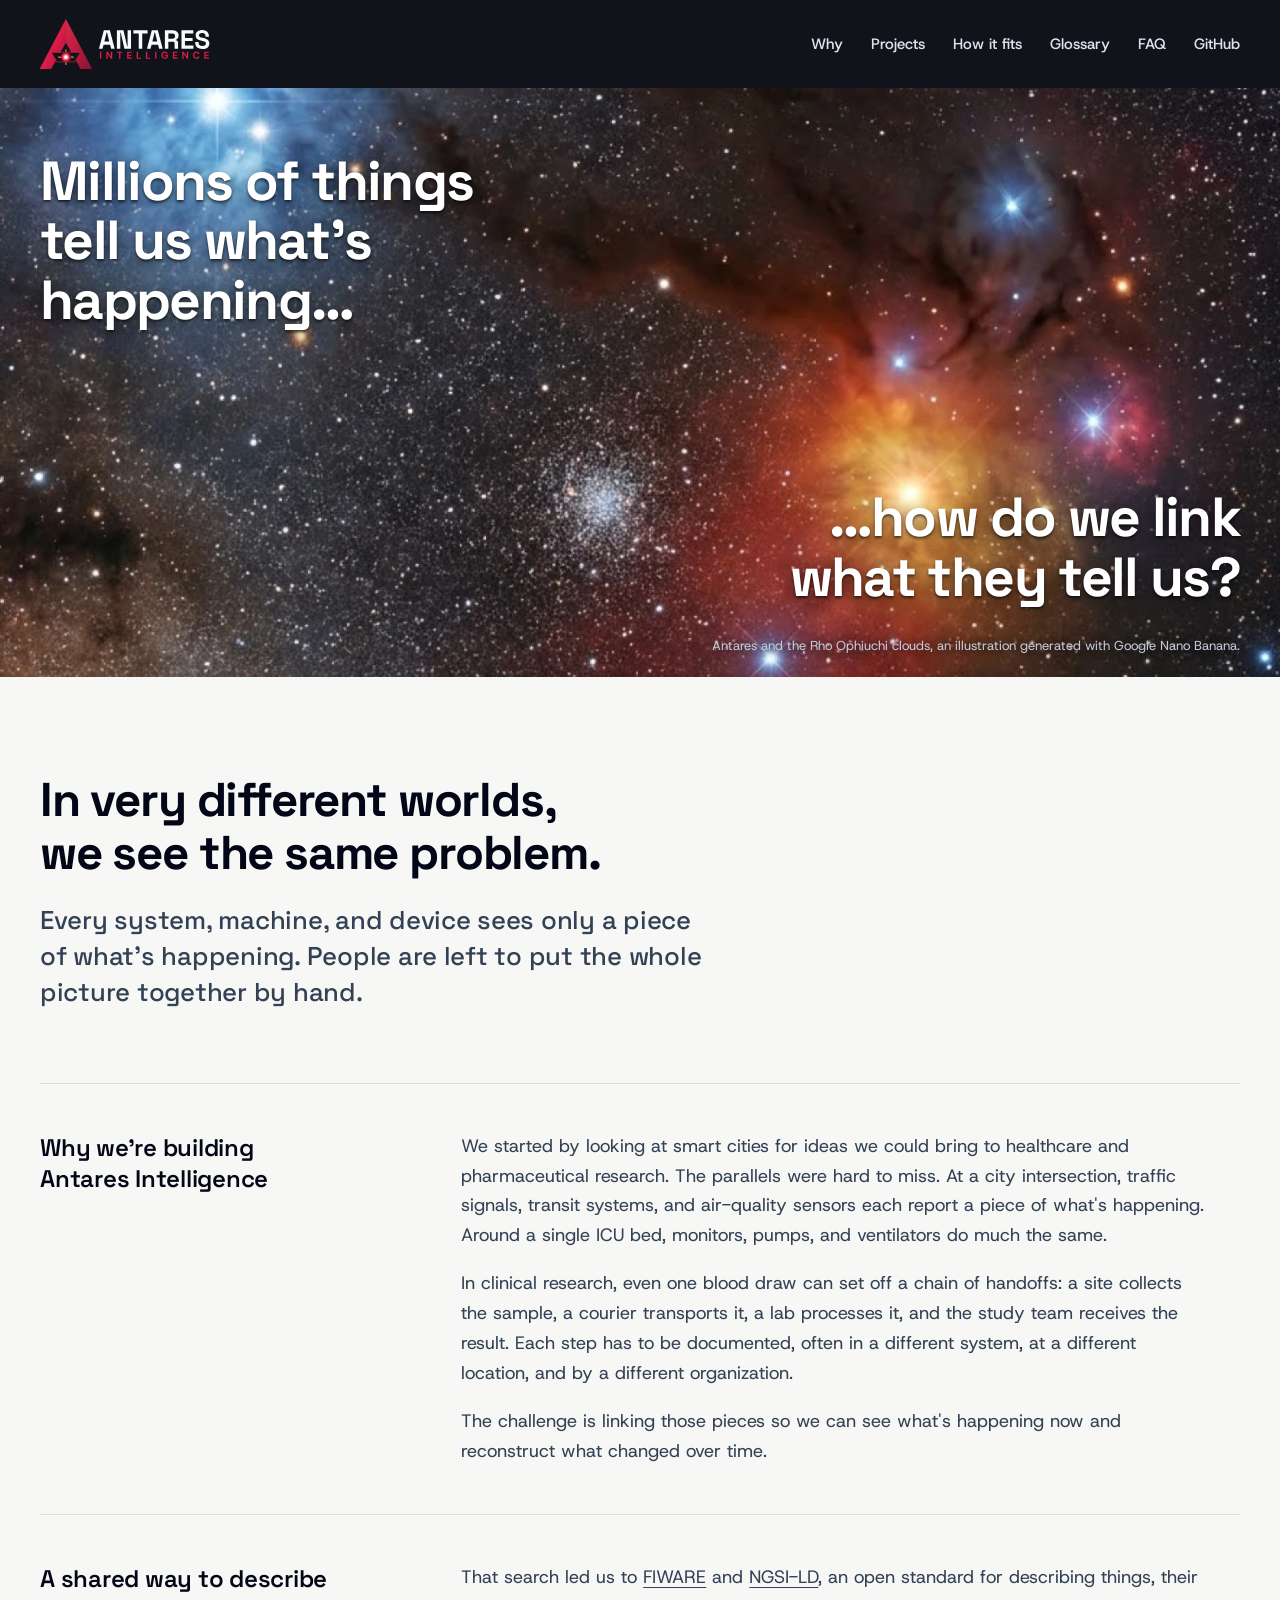
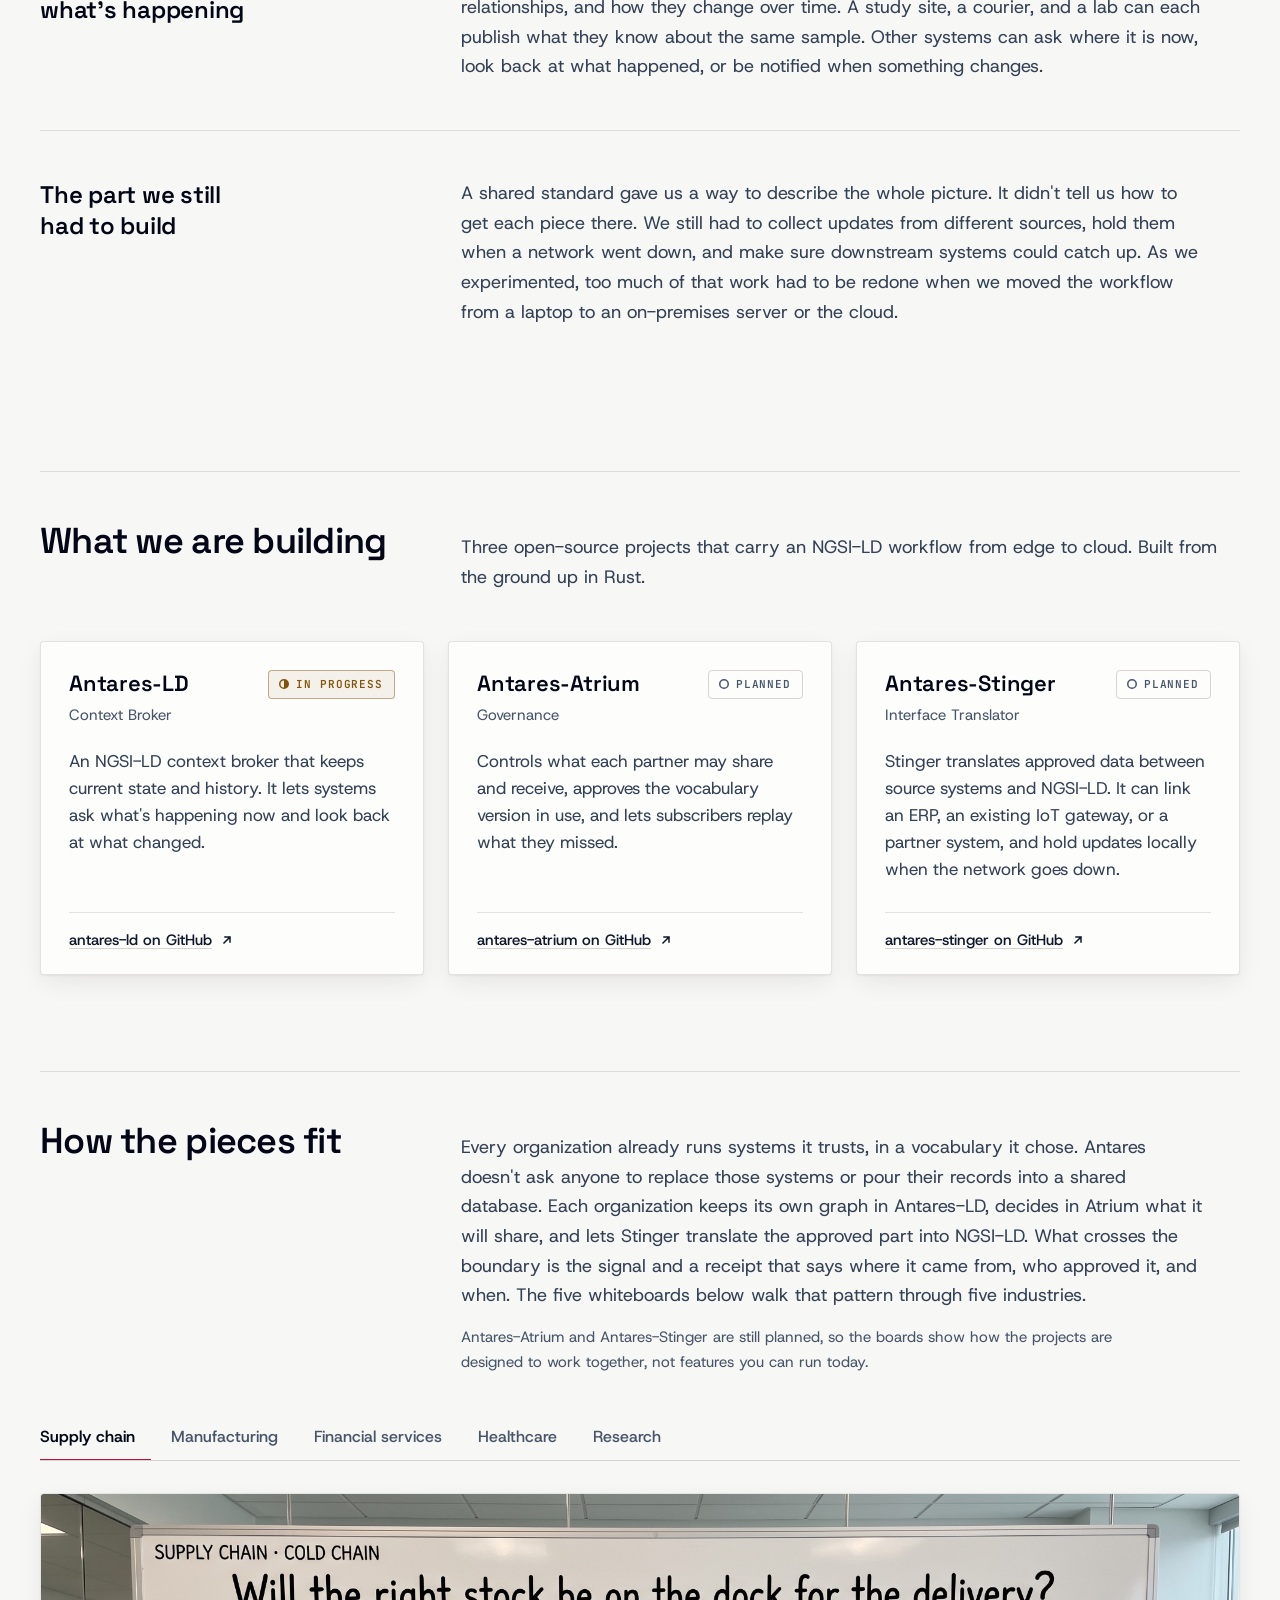
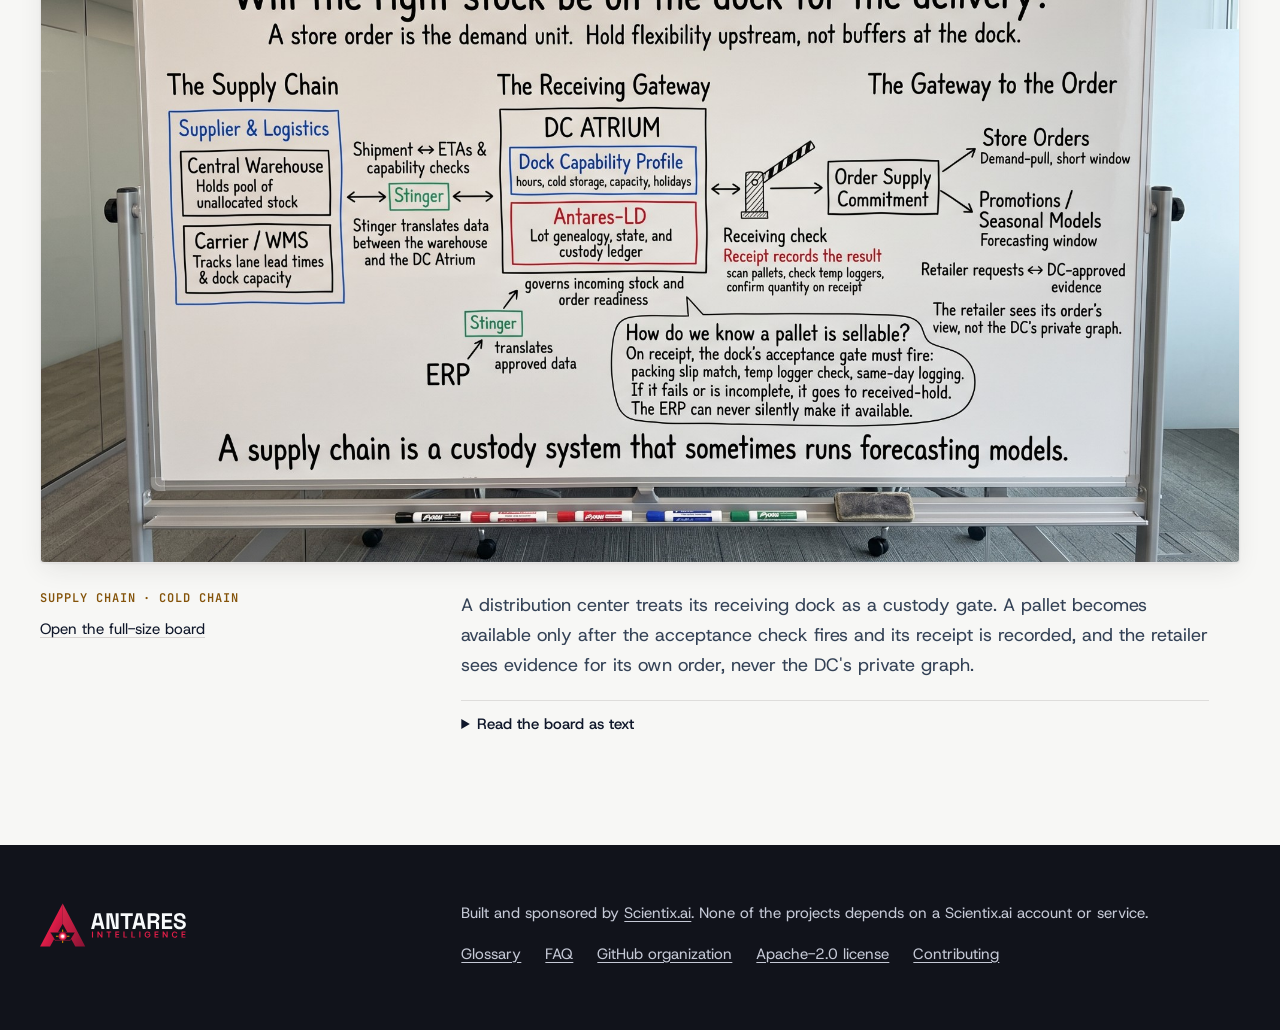
==== commit b057b4fa: "feat: add glossary, FAQ, sitemap, structured data, and agent-readable files" ====
--- a/index.html
+++ b/index.html
@@ -4,14 +4,15 @@
 <meta charset="utf-8">
 <meta name="viewport" content="width=device-width, initial-scale=1">
 <meta name="color-scheme" content="light">
-<title>Antares Intelligence</title>
-<meta name="description" content="Three open-source projects that carry an NGSI-LD workflow from edge to cloud.">
+<title>Antares Intelligence: open-source NGSI-LD context broker and tools</title>
+<meta name="description" content="Antares-LD, Antares-Atrium, and Antares-Stinger are open-source NGSI-LD projects that let organizations share context and its receipts while each keeps its own systems and records.">
 <link rel="canonical" href="https://antares-intelligence.org/">
+<link rel="alternate" type="text/markdown" href="https://antares-intelligence.org/index.md" title="This page as Markdown">
 <meta property="og:type" content="website">
 <meta property="og:site_name" content="Antares Intelligence">
 <meta property="og:url" content="https://antares-intelligence.org/">
 <meta property="og:title" content="Antares Intelligence">
-<meta property="og:description" content="Three open-source projects that carry an NGSI-LD workflow from edge to cloud.">
+<meta property="og:description" content="Antares-LD, Antares-Atrium, and Antares-Stinger are open-source NGSI-LD projects that let organizations share context and its receipts while each keeps its own systems and records.">
 <meta property="og:image" content="https://antares-intelligence.org/assets/og-antares-intelligence.jpg">
 <meta property="og:image:type" content="image/jpeg">
 <meta property="og:image:width" content="1200">
@@ -23,347 +24,61 @@
 <link rel="preconnect" href="https://fonts.googleapis.com">
 <link rel="preconnect" href="https://fonts.gstatic.com" crossorigin>
 <link rel="stylesheet" href="https://fonts.googleapis.com/css2?family=Host+Grotesk:wght@400;500;600&family=JetBrains+Mono:wght@500;600&family=Space+Grotesk:wght@500;600;700&display=swap">
-<style>
-/*
-  Tokens vendored from Synthetic Precision, themes/antares.theme.json (themeVersion 1).
-  Prototype copy: regenerate from the theme, never hand-edit, once the site repository exists.
-*/
-:root {
-  --font-display: "Space Grotesk", ui-sans-serif, system-ui, sans-serif;
-  --font-sans: "Host Grotesk", ui-sans-serif, system-ui, sans-serif;
-  --font-mono: "JetBrains Mono", ui-monospace, "SF Mono", Menlo, Consolas, monospace;
-  --radius: 4px;
-  --ease: cubic-bezier(0.16, 1, 0.3, 1);
-  --dur: 160ms;
-  --container: 1200px;
-  --measure: 68ch;
-  --gutter: 32px;
-  --section: 96px;
-  --shadow-card: 0 1px 2px rgba(41 37 36 / 0.06), 0 8px 24px -4px rgba(41 37 36 / 0.10);
-  --shadow-card-hover: 0 2px 4px rgba(41 37 36 / 0.07), 0 16px 36px -6px rgba(41 37 36 / 0.16);
-  --regmarks: linear-gradient(currentColor, currentColor) top left / 10px 1px no-repeat,
-              linear-gradient(currentColor, currentColor) top left / 1px 10px no-repeat,
-              linear-gradient(currentColor, currentColor) bottom right / 10px 1px no-repeat,
-              linear-gradient(currentColor, currentColor) bottom right / 1px 10px no-repeat;
-
-  /* Body: parchment (light). The masthead and hero stay night. */
-  --bg: #f7f7f5;
-  --surface-low: #fdfdfc;
-  --surface: #fdfdfc;
-  --surface-high: #e7e5e4;
-  --text-strong: #020617;
-  --text: #0f172a;
-  --text-body: #334155;
-  --text-muted: #475569;
-  --border: #d6d3d1;
-  --border-subtle: rgba(41 37 36 / 0.12);
-  --outline: #78716c;
-  --accent: #be123c;
-  --accent-ink: #9f1239;
-  --secondary-ink: #845309;
-  --secondary-tint: rgba(132 83 9 / 0.07);
-  --ring: #be123c;
+<link rel="stylesheet" href="assets/site.css">
+<script type="application/ld+json">
+{
+  "@context": "https://schema.org",
+  "@graph": [
+    {
+      "@type": "Organization",
+      "@id": "https://antares-intelligence.org/#organization",
+      "name": "Antares Intelligence",
+      "url": "https://antares-intelligence.org/",
+      "logo": "https://antares-intelligence.org/assets/antares-mark-dark.svg",
+      "description": "A family of open-source projects for sharing context data under the ETSI NGSI-LD standard.",
+      "sameAs": ["https://github.com/antares-intelligence-org"],
+      "parentOrganization": { "@type": "Organization", "name": "Scientix.ai Inc", "url": "https://scientixai.com" }
+    },
+    {
+      "@type": "WebSite",
+      "@id": "https://antares-intelligence.org/#website",
+      "name": "Antares Intelligence",
+      "url": "https://antares-intelligence.org/",
+      "inLanguage": "en",
+      "publisher": { "@id": "https://antares-intelligence.org/#organization" }
+    },
+    {
+      "@type": "SoftwareSourceCode",
+      "name": "Antares-LD",
+      "description": "An NGSI-LD context broker written in Rust that runs as a single binary with no database server and keeps current state and history. Working prototype, no release yet.",
+      "codeRepository": "https://github.com/antares-intelligence-org/antares-ld",
+      "programmingLanguage": "Rust",
+      "license": "https://www.apache.org/licenses/LICENSE-2.0",
+      "creativeWorkStatus": "In progress",
+      "publisher": { "@id": "https://antares-intelligence.org/#organization" }
+    },
+    {
+      "@type": "SoftwareSourceCode",
+      "name": "Antares-Atrium",
+      "description": "Governance layer for NGSI-LD sharing: controls what each partner may share and receive, approves the vocabulary version in use, and lets subscribers replay what they missed. In design.",
+      "codeRepository": "https://github.com/antares-intelligence-org/antares-atrium",
+      "license": "https://www.apache.org/licenses/LICENSE-2.0",
+      "creativeWorkStatus": "Planned",
+      "publisher": { "@id": "https://antares-intelligence.org/#organization" }
+    },
+    {
+      "@type": "SoftwareSourceCode",
+      "name": "Antares-Stinger",
+      "description": "Interface translator that maps approved data between source systems and NGSI-LD and holds updates locally when the network goes down. In design.",
+      "codeRepository": "https://github.com/antares-intelligence-org/antares-stinger",
+      "programmingLanguage": "Rust",
+      "license": "https://www.apache.org/licenses/LICENSE-2.0",
+      "creativeWorkStatus": "Planned",
+      "publisher": { "@id": "https://antares-intelligence.org/#organization" }
+    }
+  ]
 }
-/* The masthead, sky, and footer are always night. */
-.masthead, .sky, .footer {
-  --border-subtle: rgba(225 226 237 / 0.10);
-  --text-strong: #ffffff;
-  --text: #e1e2ed;
-  --text-body: #c5c9d6;
-  --text-muted: #9aa1b2;
-  --border: #334155;
-  --accent-ink: #fb7185;
-  --ring: #fb7185;
-  color-scheme: dark;
-}
-
-*, *::before, *::after { box-sizing: border-box; }
-html {
-  background: var(--bg);
-  color: var(--text-body);
-  scrollbar-color: var(--outline) var(--bg);
-  -webkit-text-size-adjust: 100%;
-}
-body {
-  margin: 0;
-  font: 400 1.0625rem/1.65 var(--font-sans);
-  background: var(--bg);
-  text-rendering: optimizeLegibility;
-  -webkit-font-smoothing: antialiased;
-}
-::selection { background: color-mix(in srgb, var(--accent) 32%, transparent); color: var(--text-strong); }
-:focus-visible { outline: 2px solid var(--ring); outline-offset: 3px; border-radius: 2px; }
-a { color: inherit; text-decoration-thickness: 1px; text-underline-offset: 0.22em; }
-a:hover { text-decoration-color: var(--accent-ink); }
-img, svg { display: block; }
-h1, h2, h3 {
-  font-family: var(--font-display);
-  color: var(--text-strong);
-  margin: 0;
-  text-wrap: balance;
-}
-p { margin: 0; text-wrap: pretty; }
-
-.wrap {
-  width: 100%;
-  max-width: calc(var(--container) + 2 * var(--gutter));
-  margin-inline: auto;
-  padding-inline: var(--gutter);
-}
-.skip {
-  position: absolute; left: 16px; top: -48px; z-index: 20;
-  padding: 8px 12px; background: var(--surface); color: var(--text-strong);
-  border: 1px solid var(--border); border-radius: var(--radius);
-}
-.skip:focus { top: 16px; }
-
-/* ---------- Header ---------- */
-.masthead { background: #11131b; padding-block: 16px; }
-.masthead .wrap { display: flex; align-items: center; justify-content: space-between; gap: 24px; }
-.brand { display: block; margin-left: -4px; }
-.brand img { height: 56px; width: auto; }
-.nav { display: flex; gap: 28px; font: 500 0.9375rem/1 var(--font-sans); }
-.nav a { color: var(--text); text-decoration: none; padding-block: 8px; }
-.nav a:hover { color: var(--text-strong); text-decoration: underline; text-decoration-color: var(--accent-ink); }
-
-/* ---------- Hero: Antares and the Rho Ophiuchi clouds ---------- */
-.sky {
-  position: relative;
-  isolation: isolate;
-  overflow: hidden;
-  background: #11131b;
-  color: var(--text);
-}
-.sky-photo {
-  position: absolute; inset: 0; z-index: -2;
-  width: 100%; height: 100%;
-  object-fit: cover;
-  object-position: 60% 50%;
-}
-.sky-grid {
-  display: grid;
-  grid-template-rows: auto 1fr auto auto;
-  grid-template-areas: "l1" "." "l2" "credit";
-  min-height: clamp(520px, 46vw, 760px);
-  padding-block: 64px 20px;
-}
-.sky h1 { display: contents; }
-.line {
-  font: 700 clamp(2.25rem, 1.2rem + 2.8vw, 3.75rem)/1.08 var(--font-display);
-  letter-spacing: -0.03em;
-  text-wrap: balance;
-  text-shadow: 0 2px 3px rgba(0 0 0 / 0.6), 0 4px 18px rgba(0 0 0 / 0.45);
-}
-.line-1 { grid-area: l1; color: var(--text-strong); max-width: 15ch; }
-.line-2 { grid-area: l2; color: var(--text-strong); justify-self: end; text-align: right; max-width: 22ch; }
-.credit {
-  grid-area: credit;
-  justify-self: end;
-  margin-top: 28px;
-  font-size: 0.8125rem;
-  color: var(--text-body);
-  text-shadow: 0 1px 8px rgba(17 19 27 / 0.9);
-}
-
-/* ---------- Statement ---------- */
-.statement { padding-block: var(--section) calc(var(--section) * 0.75); }
-.statement h2 {
-  font-size: clamp(1.875rem, 1.2rem + 2.2vw, 3rem);
-  line-height: 1.12;
-  letter-spacing: -0.025em;
-  font-weight: 700;
-  max-width: 22ch;
-}
-.statement .lede {
-  margin-top: 24px;
-  max-width: 40ch;
-  font: 500 clamp(1.25rem, 1.05rem + 0.7vw, 1.625rem)/1.4 var(--font-display);
-  letter-spacing: -0.01em;
-  color: var(--text-body);
-}
-
-/* ---------- Story ---------- */
-.story { padding-bottom: calc(var(--section) * 0.5); }
-.chapter {
-  display: grid;
-  grid-template-columns: minmax(0, 4fr) minmax(0, 8fr);
-  column-gap: 32px;
-  row-gap: 16px;
-  padding-block: 48px;
-  border-top: 1px solid var(--border-subtle);
-}
-.chapter h2 {
-  font-size: clamp(1.3125rem, 1.15rem + 0.5vw, 1.5rem);
-  line-height: 1.3;
-  font-weight: 600;
-  letter-spacing: -0.01em;
-  max-width: 18ch;
-}
-.prose { max-width: var(--measure); display: grid; gap: 1.1em; }
-.prose p { font-size: 1.125rem; line-height: 1.65; }
-
-/* ---------- Projects ---------- */
-.projects { padding-block: calc(var(--section) * 0.5) var(--section); }
-.projects-head {
-  display: grid;
-  grid-template-columns: minmax(0, 4fr) minmax(0, 8fr);
-  column-gap: 32px;
-  row-gap: 16px;
-  align-items: baseline;
-  padding-top: 48px;
-  border-top: 1px solid var(--border-subtle);
-}
-.projects-head h2 { font-size: clamp(1.75rem, 1.3rem + 1.4vw, 2.25rem); line-height: 1.2; letter-spacing: -0.02em; font-weight: 600; }
-.projects-head p { font-size: 1.125rem; max-width: var(--measure); }
-.cards {
-  list-style: none; margin: 48px 0 0; padding: 0;
-  display: grid;
-  grid-template-columns: repeat(3, minmax(0, 1fr));
-  gap: 24px;
-}
-.card {
-  position: relative;
-  display: flex; flex-direction: column;
-  padding: 28px 28px 24px;
-  background: var(--surface-low);
-  border: 1px solid var(--border-subtle);
-  border-radius: var(--radius);
-  box-shadow: var(--shadow-card);
-  transition: box-shadow var(--dur) var(--ease), border-color var(--dur) var(--ease);
-}
-.card:hover { border-color: var(--border); box-shadow: var(--shadow-card-hover); }
-.card-top { display: flex; align-items: flex-start; justify-content: space-between; gap: 12px; flex-wrap: wrap; }
-.card h3 { font-size: 1.375rem; line-height: 1.25; font-weight: 600; letter-spacing: -0.01em; }
-.role { margin-top: 4px; color: var(--text-muted); font-size: 0.9375rem; }
-.desc { margin-top: 20px; font-size: 1.0625rem; line-height: 1.6; flex: 1; }
-.repo {
-  margin-top: 28px; padding-top: 18px;
-  border-top: 1px solid var(--border-subtle);
-  display: inline-flex; align-items: center; gap: 8px;
-  font: 500 0.9375rem/1.3 var(--font-sans);
-  color: var(--text);
-  text-decoration: none;
-}
-.repo span { text-decoration: underline; text-decoration-color: var(--border); text-decoration-thickness: 1px; text-underline-offset: 0.22em; }
-.repo:hover span { text-decoration-color: var(--accent-ink); }
-.repo svg { width: 14px; height: 14px; flex: none; transition: transform var(--dur) var(--ease); }
-.repo:hover svg { transform: translate(2px, -2px); }
-
-.badge {
-  display: inline-flex; align-items: center; gap: 7px;
-  padding: 8px 11px 8px 10px;
-  border: 1px solid var(--border);
-  border-radius: var(--radius);
-  font: 600 0.6875rem/1 var(--font-mono);
-  letter-spacing: 0.08em;
-  text-transform: uppercase;
-  color: var(--text-muted);
-  white-space: nowrap;
-}
-.badge svg { width: 10px; height: 10px; flex: none; }
-.badge--progress { color: var(--secondary-ink); border-color: color-mix(in srgb, var(--secondary-ink) 45%, transparent); background: var(--secondary-tint); }
-
-/* ---------- How the pieces fit ---------- */
-.fit { padding-bottom: var(--section); }
-.fit-intro { display: grid; gap: 14px; max-width: var(--measure); }
-.fit-intro p { font-size: 1.125rem; }
-.fit-intro .fit-note { font-size: 0.9375rem; color: var(--text-muted); }
-.tabs { margin-top: 40px; }
-.tablist { display: none; }
-.js .tablist {
-  display: flex; gap: 4px;
-  border-bottom: 1px solid var(--border);
-  overflow-x: auto;
-  scrollbar-width: none;
-}
-.js .tablist::-webkit-scrollbar { display: none; }
-.tab {
-  appearance: none; background: none; border: 0; border-radius: 0;
-  border-bottom: 2px solid transparent;
-  margin-bottom: -1px;
-  padding: 12px 16px 13px;
-  font: 500 1rem/1.2 var(--font-sans);
-  color: var(--text-muted);
-  white-space: nowrap;
-  cursor: pointer;
-  transition: color var(--dur) var(--ease), border-color var(--dur) var(--ease);
-}
-.tab:first-child { padding-left: 0; }
-.tab:hover { color: var(--text-strong); }
-.tab[aria-selected="true"] { color: var(--text-strong); font-weight: 600; border-bottom-color: var(--accent); }
-.tab:focus-visible { outline-offset: -2px; }
-.panel { padding-top: 32px; }
-.panel + .panel { margin-top: 56px; }
-.js .panel + .panel { margin-top: 0; }
-.panel:focus-visible { outline-offset: 6px; }
-.board {
-  margin: 0;
-  overflow: hidden;
-  background: #ffffff;
-  border: 1px solid var(--border-subtle);
-  border-radius: var(--radius);
-  box-shadow: var(--shadow-card);
-}
-.board img { width: 100%; height: auto; }
-.panel-body {
-  display: grid;
-  grid-template-columns: minmax(0, 4fr) minmax(0, 8fr);
-  column-gap: 32px;
-  row-gap: 16px;
-  margin-top: 28px;
-}
-.panel-meta { display: grid; gap: 10px; align-content: start; }
-.kicker {
-  font: 600 0.75rem/1.3 var(--font-mono);
-  letter-spacing: 0.08em;
-  text-transform: uppercase;
-  color: var(--secondary-ink);
-}
-.fullsize { font-size: 0.9375rem; color: var(--text); text-decoration-color: var(--border); }
-.panel-text { max-width: var(--measure); }
-.caption { font-size: 1.125rem; }
-code { font: 500 0.9em/1 var(--font-mono); color: var(--text-strong); }
-.transcript { margin-top: 20px; border-top: 1px solid var(--border-subtle); }
-.transcript summary {
-  padding-block: 14px;
-  font: 500 0.9375rem/1.3 var(--font-sans);
-  color: var(--text);
-  cursor: pointer;
-}
-.transcript summary:hover { color: var(--text-strong); }
-.transcript-body { display: grid; gap: 0.9em; padding-bottom: 8px; }
-.transcript-body p { font-size: 1rem; line-height: 1.6; }
-.transcript-body strong { color: var(--text-strong); font-weight: 600; }
-
-/* ---------- Footer ---------- */
-.footer { background: #11131b; color: var(--text-body); padding-block: 56px 64px; }
-.footer .wrap { display: grid; grid-template-columns: minmax(0, 4fr) minmax(0, 8fr); column-gap: 32px; row-gap: 24px; }
-.footer img { height: 48px; width: auto; margin-left: -3px; }
-.footer-text { display: grid; gap: 16px; max-width: var(--measure); }
-.footer-text p { font-size: 0.9375rem; color: var(--text-body); }
-.footer-links { display: flex; flex-wrap: wrap; gap: 8px 24px; font-size: 0.9375rem; }
-
-/* ---------- Responsive ---------- */
-@media (max-width: 1023px) {
-  .cards { grid-template-columns: minmax(0, 1fr); max-width: 640px; }
-}
-@media (max-width: 819px) {
-  :root { --gutter: 16px; --section: 64px; }
-  .brand img { height: 46px; }
-  .nav { gap: 20px; }
-  .nav .nav-optional { display: none; }
-  .sky-grid { min-height: 560px; padding-block: 40px 16px; }
-  .sky-photo { object-position: 68% 50%; }
-  .line-2 { justify-self: start; text-align: left; }
-  .credit { justify-self: start; }
-  .chapter, .projects-head, .panel-body, .footer .wrap { grid-template-columns: minmax(0, 1fr); }
-  .panel { padding-top: 20px; }
-  .panel-body { margin-top: 20px; }
-  .tab { padding-inline: 12px; }
-  .chapter { padding-block: 36px; }
-  .card { padding: 24px 20px 20px; }
-}
-</style>
+</script>
 </head>
 <body>
 <a class="skip" href="#main">Skip to content</a>
@@ -377,6 +92,8 @@
       <a class="nav-optional" href="#why">Why</a>
       <a href="#projects">Projects</a>
       <a class="nav-optional" href="#how-it-fits">How it fits</a>
+      <a class="nav-optional" href="glossary/">Glossary</a>
+      <a href="faq/">FAQ</a>
       <a href="https://github.com/antares-intelligence-org">GitHub</a>
     </nav>
   </div>
@@ -621,6 +338,8 @@
     <div class="footer-text">
       <p>Built and sponsored by <a href="https://scientixai.com">Scientix.ai</a>. None of the projects depends on a Scientix.ai account or service.</p>
       <div class="footer-links">
+        <a href="glossary/">Glossary</a>
+        <a href="faq/">FAQ</a>
         <a href="https://github.com/antares-intelligence-org">GitHub organization</a>
         <a href="https://github.com/antares-intelligence-org/antares-intelligence/blob/main/LICENSE">Apache-2.0 license</a>
         <a href="https://github.com/antares-intelligence-org/antares-intelligence/blob/main/CONTRIBUTING.md">Contributing</a>
--- a/assets/site.css
+++ b/assets/site.css
@@ -0,0 +1,398 @@
+/*
+  Tokens vendored from Synthetic Precision, themes/antares.theme.json (themeVersion 1).
+  Prototype copy: regenerate from the theme, never hand-edit, once the site repository exists.
+*/
+:root {
+  --font-display: "Space Grotesk", ui-sans-serif, system-ui, sans-serif;
+  --font-sans: "Host Grotesk", ui-sans-serif, system-ui, sans-serif;
+  --font-mono: "JetBrains Mono", ui-monospace, "SF Mono", Menlo, Consolas, monospace;
+  --radius: 4px;
+  --ease: cubic-bezier(0.16, 1, 0.3, 1);
+  --dur: 160ms;
+  --container: 1200px;
+  --measure: 68ch;
+  --gutter: 32px;
+  --section: 96px;
+  --shadow-card: 0 1px 2px rgba(41 37 36 / 0.06), 0 8px 24px -4px rgba(41 37 36 / 0.10);
+  --shadow-card-hover: 0 2px 4px rgba(41 37 36 / 0.07), 0 16px 36px -6px rgba(41 37 36 / 0.16);
+  --regmarks: linear-gradient(currentColor, currentColor) top left / 10px 1px no-repeat,
+              linear-gradient(currentColor, currentColor) top left / 1px 10px no-repeat,
+              linear-gradient(currentColor, currentColor) bottom right / 10px 1px no-repeat,
+              linear-gradient(currentColor, currentColor) bottom right / 1px 10px no-repeat;
+
+  /* Body: parchment (light). The masthead and hero stay night. */
+  --bg: #f7f7f5;
+  --surface-low: #fdfdfc;
+  --surface: #fdfdfc;
+  --surface-high: #e7e5e4;
+  --text-strong: #020617;
+  --text: #0f172a;
+  --text-body: #334155;
+  --text-muted: #475569;
+  --border: #d6d3d1;
+  --border-subtle: rgba(41 37 36 / 0.12);
+  --outline: #78716c;
+  --accent: #be123c;
+  --accent-ink: #9f1239;
+  --secondary-ink: #845309;
+  --secondary-tint: rgba(132 83 9 / 0.07);
+  --ring: #be123c;
+}
+/* The masthead, sky, and footer are always night. */
+.masthead, .sky, .footer {
+  --border-subtle: rgba(225 226 237 / 0.10);
+  --text-strong: #ffffff;
+  --text: #e1e2ed;
+  --text-body: #c5c9d6;
+  --text-muted: #9aa1b2;
+  --border: #334155;
+  --accent-ink: #fb7185;
+  --ring: #fb7185;
+  color-scheme: dark;
+}
+
+*, *::before, *::after { box-sizing: border-box; }
+html {
+  background: var(--bg);
+  color: var(--text-body);
+  scrollbar-color: var(--outline) var(--bg);
+  -webkit-text-size-adjust: 100%;
+}
+body {
+  margin: 0;
+  font: 400 1.0625rem/1.65 var(--font-sans);
+  background: var(--bg);
+  text-rendering: optimizeLegibility;
+  -webkit-font-smoothing: antialiased;
+}
+::selection { background: color-mix(in srgb, var(--accent) 32%, transparent); color: var(--text-strong); }
+:focus-visible { outline: 2px solid var(--ring); outline-offset: 3px; border-radius: 2px; }
+a { color: inherit; text-decoration-thickness: 1px; text-underline-offset: 0.22em; }
+a:hover { text-decoration-color: var(--accent-ink); }
+img, svg { display: block; }
+h1, h2, h3 {
+  font-family: var(--font-display);
+  color: var(--text-strong);
+  margin: 0;
+  text-wrap: balance;
+}
+p { margin: 0; text-wrap: pretty; }
+
+.wrap {
+  width: 100%;
+  max-width: calc(var(--container) + 2 * var(--gutter));
+  margin-inline: auto;
+  padding-inline: var(--gutter);
+}
+.skip {
+  position: absolute; left: 16px; top: -48px; z-index: 20;
+  padding: 8px 12px; background: var(--surface); color: var(--text-strong);
+  border: 1px solid var(--border); border-radius: var(--radius);
+}
+.skip:focus { top: 16px; }
+
+/* ---------- Header ---------- */
+.masthead { background: #11131b; padding-block: 16px; }
+.masthead .wrap { display: flex; align-items: center; justify-content: space-between; gap: 24px; }
+.brand { display: block; margin-left: -4px; }
+.brand img { height: 56px; width: auto; }
+.nav { display: flex; gap: 28px; font: 500 0.9375rem/1 var(--font-sans); }
+.nav a { color: var(--text); text-decoration: none; padding-block: 8px; }
+.nav a:hover { color: var(--text-strong); text-decoration: underline; text-decoration-color: var(--accent-ink); }
+
+/* ---------- Hero: Antares and the Rho Ophiuchi clouds ---------- */
+.sky {
+  position: relative;
+  isolation: isolate;
+  overflow: hidden;
+  background: #11131b;
+  color: var(--text);
+}
+.sky-photo {
+  position: absolute; inset: 0; z-index: -2;
+  width: 100%; height: 100%;
+  object-fit: cover;
+  object-position: 60% 50%;
+}
+.sky-grid {
+  display: grid;
+  grid-template-rows: auto 1fr auto auto;
+  grid-template-areas: "l1" "." "l2" "credit";
+  min-height: clamp(520px, 46vw, 760px);
+  padding-block: 64px 20px;
+}
+.sky h1 { display: contents; }
+.line {
+  font: 700 clamp(2.25rem, 1.2rem + 2.8vw, 3.75rem)/1.08 var(--font-display);
+  letter-spacing: -0.03em;
+  text-wrap: balance;
+  text-shadow: 0 2px 3px rgba(0 0 0 / 0.6), 0 4px 18px rgba(0 0 0 / 0.45);
+}
+.line-1 { grid-area: l1; color: var(--text-strong); max-width: 15ch; }
+.line-2 { grid-area: l2; color: var(--text-strong); justify-self: end; text-align: right; max-width: 22ch; }
+.credit {
+  grid-area: credit;
+  justify-self: end;
+  margin-top: 28px;
+  font-size: 0.8125rem;
+  color: var(--text-body);
+  text-shadow: 0 1px 8px rgba(17 19 27 / 0.9);
+}
+
+/* ---------- Statement ---------- */
+.statement { padding-block: var(--section) calc(var(--section) * 0.75); }
+.statement h2 {
+  font-size: clamp(1.875rem, 1.2rem + 2.2vw, 3rem);
+  line-height: 1.12;
+  letter-spacing: -0.025em;
+  font-weight: 700;
+  max-width: 22ch;
+}
+.statement .lede {
+  margin-top: 24px;
+  max-width: 40ch;
+  font: 500 clamp(1.25rem, 1.05rem + 0.7vw, 1.625rem)/1.4 var(--font-display);
+  letter-spacing: -0.01em;
+  color: var(--text-body);
+}
+
+/* ---------- Story ---------- */
+.story { padding-bottom: calc(var(--section) * 0.5); }
+.chapter {
+  display: grid;
+  grid-template-columns: minmax(0, 4fr) minmax(0, 8fr);
+  column-gap: 32px;
+  row-gap: 16px;
+  padding-block: 48px;
+  border-top: 1px solid var(--border-subtle);
+}
+.chapter h2 {
+  font-size: clamp(1.3125rem, 1.15rem + 0.5vw, 1.5rem);
+  line-height: 1.3;
+  font-weight: 600;
+  letter-spacing: -0.01em;
+  max-width: 18ch;
+}
+.prose { max-width: var(--measure); display: grid; gap: 1.1em; }
+.prose p { font-size: 1.125rem; line-height: 1.65; }
+
+/* ---------- Projects ---------- */
+.projects { padding-block: calc(var(--section) * 0.5) var(--section); }
+.projects-head {
+  display: grid;
+  grid-template-columns: minmax(0, 4fr) minmax(0, 8fr);
+  column-gap: 32px;
+  row-gap: 16px;
+  align-items: baseline;
+  padding-top: 48px;
+  border-top: 1px solid var(--border-subtle);
+}
+.projects-head h2 { font-size: clamp(1.75rem, 1.3rem + 1.4vw, 2.25rem); line-height: 1.2; letter-spacing: -0.02em; font-weight: 600; }
+.projects-head p { font-size: 1.125rem; max-width: var(--measure); }
+.cards {
+  list-style: none; margin: 48px 0 0; padding: 0;
+  display: grid;
+  grid-template-columns: repeat(3, minmax(0, 1fr));
+  gap: 24px;
+}
+.card {
+  position: relative;
+  display: flex; flex-direction: column;
+  padding: 28px 28px 24px;
+  background: var(--surface-low);
+  border: 1px solid var(--border-subtle);
+  border-radius: var(--radius);
+  box-shadow: var(--shadow-card);
+  transition: box-shadow var(--dur) var(--ease), border-color var(--dur) var(--ease);
+}
+.card:hover { border-color: var(--border); box-shadow: var(--shadow-card-hover); }
+.card-top { display: flex; align-items: flex-start; justify-content: space-between; gap: 12px; flex-wrap: wrap; }
+.card h3 { font-size: 1.375rem; line-height: 1.25; font-weight: 600; letter-spacing: -0.01em; }
+.role { margin-top: 4px; color: var(--text-muted); font-size: 0.9375rem; }
+.desc { margin-top: 20px; font-size: 1.0625rem; line-height: 1.6; flex: 1; }
+.repo {
+  margin-top: 28px; padding-top: 18px;
+  border-top: 1px solid var(--border-subtle);
+  display: inline-flex; align-items: center; gap: 8px;
+  font: 500 0.9375rem/1.3 var(--font-sans);
+  color: var(--text);
+  text-decoration: none;
+}
+.repo span { text-decoration: underline; text-decoration-color: var(--border); text-decoration-thickness: 1px; text-underline-offset: 0.22em; }
+.repo:hover span { text-decoration-color: var(--accent-ink); }
+.repo svg { width: 14px; height: 14px; flex: none; transition: transform var(--dur) var(--ease); }
+.repo:hover svg { transform: translate(2px, -2px); }
+
+.badge {
+  display: inline-flex; align-items: center; gap: 7px;
+  padding: 8px 11px 8px 10px;
+  border: 1px solid var(--border);
+  border-radius: var(--radius);
+  font: 600 0.6875rem/1 var(--font-mono);
+  letter-spacing: 0.08em;
+  text-transform: uppercase;
+  color: var(--text-muted);
+  white-space: nowrap;
+}
+.badge svg { width: 10px; height: 10px; flex: none; }
+.badge--progress { color: var(--secondary-ink); border-color: color-mix(in srgb, var(--secondary-ink) 45%, transparent); background: var(--secondary-tint); }
+
+/* ---------- How the pieces fit ---------- */
+.fit { padding-bottom: var(--section); }
+.fit-intro { display: grid; gap: 14px; max-width: var(--measure); }
+.fit-intro p { font-size: 1.125rem; }
+.fit-intro .fit-note { font-size: 0.9375rem; color: var(--text-muted); }
+.tabs { margin-top: 40px; }
+.tablist { display: none; }
+.js .tablist {
+  display: flex; gap: 4px;
+  border-bottom: 1px solid var(--border);
+  overflow-x: auto;
+  scrollbar-width: none;
+}
+.js .tablist::-webkit-scrollbar { display: none; }
+.tab {
+  appearance: none; background: none; border: 0; border-radius: 0;
+  border-bottom: 2px solid transparent;
+  margin-bottom: -1px;
+  padding: 12px 16px 13px;
+  font: 500 1rem/1.2 var(--font-sans);
+  color: var(--text-muted);
+  white-space: nowrap;
+  cursor: pointer;
+  transition: color var(--dur) var(--ease), border-color var(--dur) var(--ease);
+}
+.tab:first-child { padding-left: 0; }
+.tab:hover { color: var(--text-strong); }
+.tab[aria-selected="true"] { color: var(--text-strong); font-weight: 600; border-bottom-color: var(--accent); }
+.tab:focus-visible { outline-offset: -2px; }
+.panel { padding-top: 32px; }
+.panel + .panel { margin-top: 56px; }
+.js .panel + .panel { margin-top: 0; }
+.panel:focus-visible { outline-offset: 6px; }
+.board {
+  margin: 0;
+  overflow: hidden;
+  background: #ffffff;
+  border: 1px solid var(--border-subtle);
+  border-radius: var(--radius);
+  box-shadow: var(--shadow-card);
+}
+.board img { width: 100%; height: auto; }
+.panel-body {
+  display: grid;
+  grid-template-columns: minmax(0, 4fr) minmax(0, 8fr);
+  column-gap: 32px;
+  row-gap: 16px;
+  margin-top: 28px;
+}
+.panel-meta { display: grid; gap: 10px; align-content: start; }
+.kicker {
+  font: 600 0.75rem/1.3 var(--font-mono);
+  letter-spacing: 0.08em;
+  text-transform: uppercase;
+  color: var(--secondary-ink);
+}
+.fullsize { font-size: 0.9375rem; color: var(--text); text-decoration-color: var(--border); }
+.panel-text { max-width: var(--measure); }
+.caption { font-size: 1.125rem; }
+code { font: 500 0.9em/1 var(--font-mono); color: var(--text-strong); }
+.transcript { margin-top: 20px; border-top: 1px solid var(--border-subtle); }
+.transcript summary {
+  padding-block: 14px;
+  font: 500 0.9375rem/1.3 var(--font-sans);
+  color: var(--text);
+  cursor: pointer;
+}
+.transcript summary:hover { color: var(--text-strong); }
+.transcript-body { display: grid; gap: 0.9em; padding-bottom: 8px; }
+.transcript-body p { font-size: 1rem; line-height: 1.6; }
+.transcript-body strong { color: var(--text-strong); font-weight: 600; }
+
+/* ---------- Inner pages (glossary, FAQ, 404) ---------- */
+.page-head { padding-block: 72px 24px; }
+.page-head h1 {
+  font-size: clamp(2.25rem, 1.5rem + 2.4vw, 3.5rem);
+  line-height: 1.08;
+  letter-spacing: -0.03em;
+  font-weight: 700;
+  max-width: 20ch;
+}
+.page-head .lede {
+  margin-top: 20px;
+  max-width: var(--measure);
+  font: 500 clamp(1.125rem, 1rem + 0.4vw, 1.3125rem)/1.5 var(--font-display);
+  color: var(--text-body);
+}
+.page-body { padding-bottom: var(--section); }
+.jump {
+  display: flex; flex-wrap: wrap; gap: 6px 18px;
+  margin: 8px 0 0; padding: 0; list-style: none;
+  font: 500 0.9375rem/1.4 var(--font-sans);
+}
+.jump a { color: var(--text); text-decoration-color: var(--border); }
+.terms { margin: 32px 0 0; }
+.term, .qa {
+  display: grid;
+  grid-template-columns: minmax(0, 4fr) minmax(0, 8fr);
+  column-gap: 32px;
+  row-gap: 10px;
+  padding-block: 28px;
+  border-top: 1px solid var(--border-subtle);
+  scroll-margin-top: 24px;
+}
+.term dt, .qa h3 {
+  font: 600 1.1875rem/1.35 var(--font-display);
+  letter-spacing: -0.01em;
+  color: var(--text-strong);
+  margin: 0;
+}
+.term dd, .qa .answer { margin: 0; max-width: var(--measure); display: grid; gap: 0.8em; }
+.term dd p, .qa .answer p { font-size: 1.0625rem; line-height: 1.65; }
+.term .also { font-size: 0.9375rem; color: var(--text-muted); }
+.term .tag {
+  display: inline-block; margin-left: 8px; vertical-align: 2px;
+  padding: 4px 7px; border: 1px solid var(--border); border-radius: var(--radius);
+  font: 600 0.6875rem/1 var(--font-mono); letter-spacing: 0.08em; text-transform: uppercase;
+  color: var(--text-muted);
+}
+.faq-group { margin-top: 40px; }
+.faq-group > h2 {
+  font: 600 0.8125rem/1.3 var(--font-mono);
+  letter-spacing: 0.08em;
+  text-transform: uppercase;
+  color: var(--text-muted);
+  padding-bottom: 12px;
+}
+.page-foot { margin-top: 48px; padding-top: 28px; border-top: 1px solid var(--border-subtle); font-size: 0.9375rem; color: var(--text-muted); max-width: var(--measure); }
+
+/* ---------- Footer ---------- */
+.footer { background: #11131b; color: var(--text-body); padding-block: 56px 64px; }
+.footer .wrap { display: grid; grid-template-columns: minmax(0, 4fr) minmax(0, 8fr); column-gap: 32px; row-gap: 24px; }
+.footer img { height: 48px; width: auto; margin-left: -3px; }
+.footer-text { display: grid; gap: 16px; max-width: var(--measure); }
+.footer-text p { font-size: 0.9375rem; color: var(--text-body); }
+.footer-links { display: flex; flex-wrap: wrap; gap: 8px 24px; font-size: 0.9375rem; }
+
+/* ---------- Responsive ---------- */
+@media (max-width: 1023px) {
+  .cards { grid-template-columns: minmax(0, 1fr); max-width: 640px; }
+}
+@media (max-width: 819px) {
+  :root { --gutter: 16px; --section: 64px; }
+  .brand img { height: 46px; }
+  .nav { gap: 20px; }
+  .nav .nav-optional { display: none; }
+  .sky-grid { min-height: 560px; padding-block: 40px 16px; }
+  .sky-photo { object-position: 68% 50%; }
+  .line-2 { justify-self: start; text-align: left; }
+  .credit { justify-self: start; }
+  .chapter, .projects-head, .panel-body, .term, .qa, .footer .wrap { grid-template-columns: minmax(0, 1fr); }
+  .page-head { padding-block: 48px 16px; }
+  .term, .qa { padding-block: 22px; }
+  .panel { padding-top: 20px; }
+  .panel-body { margin-top: 20px; }
+  .tab { padding-inline: 12px; }
+  .chapter { padding-block: 36px; }
+  .card { padding: 24px 20px 20px; }
+}
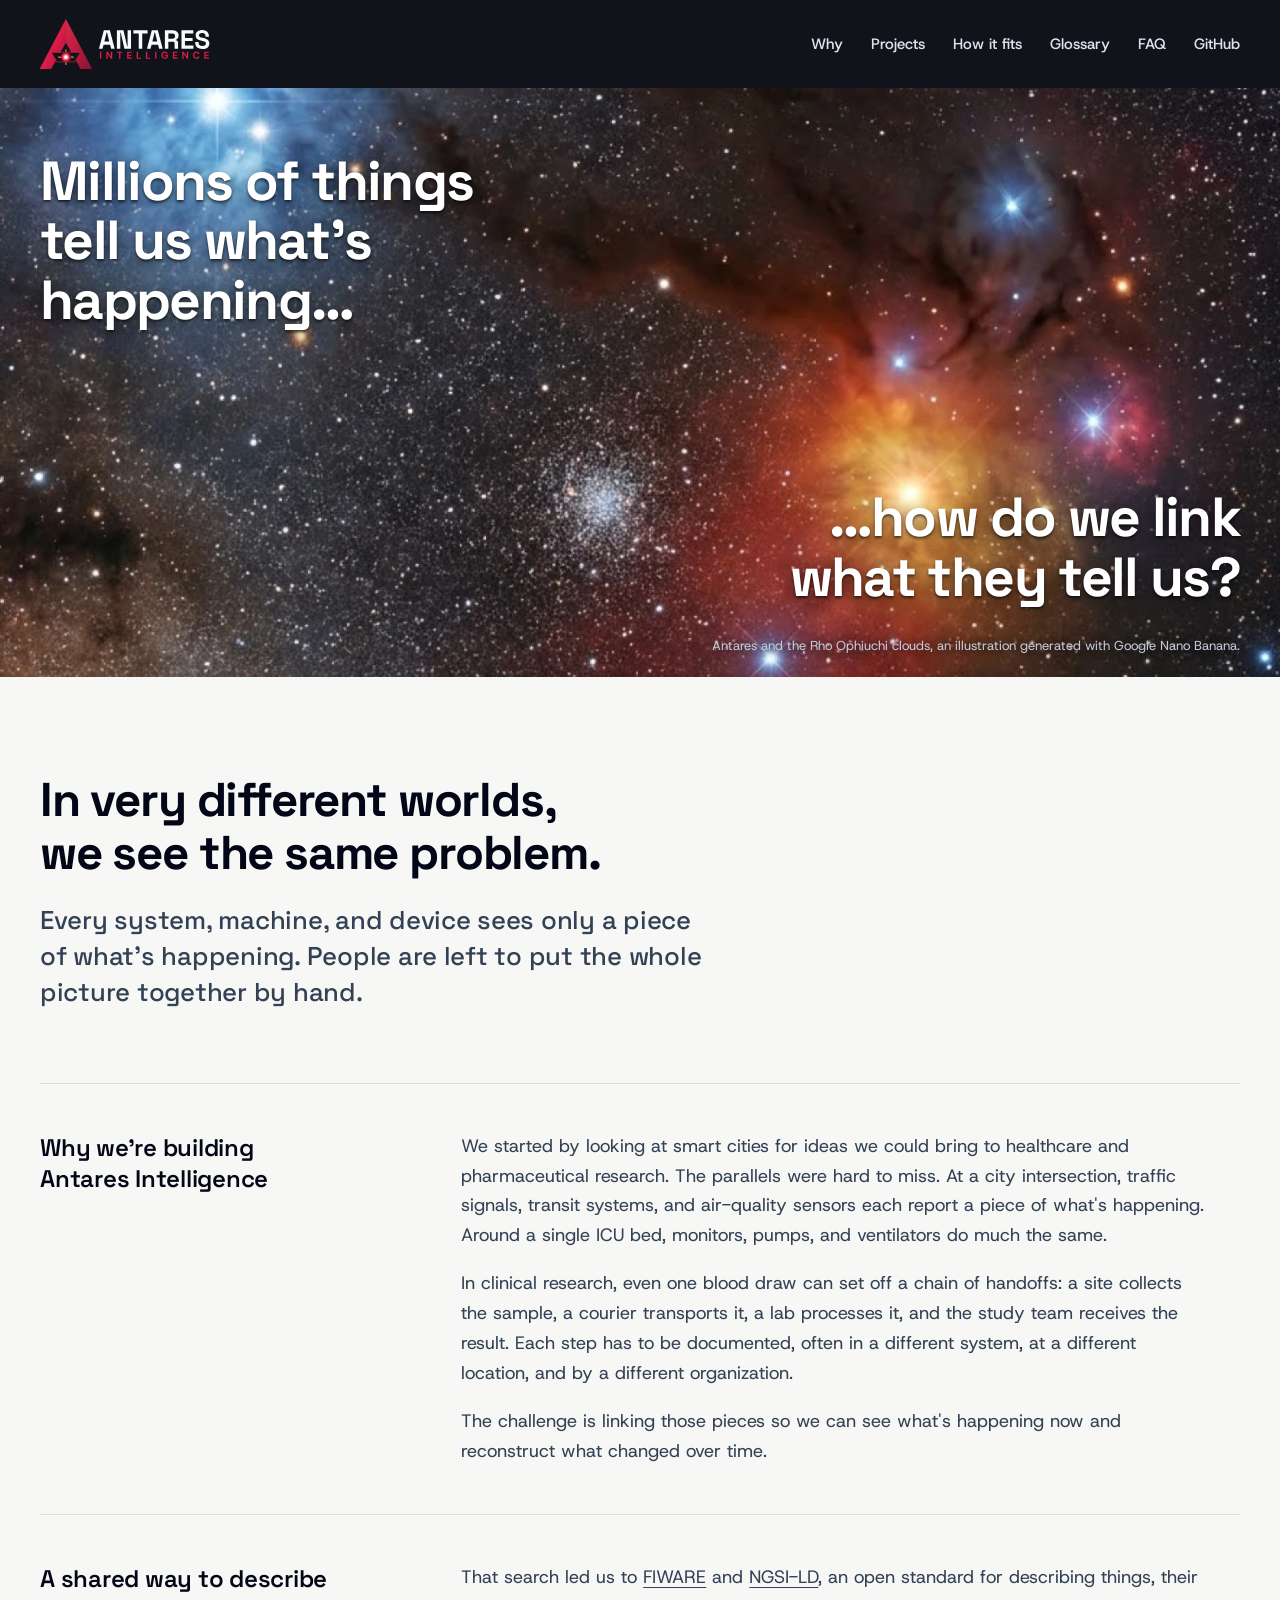
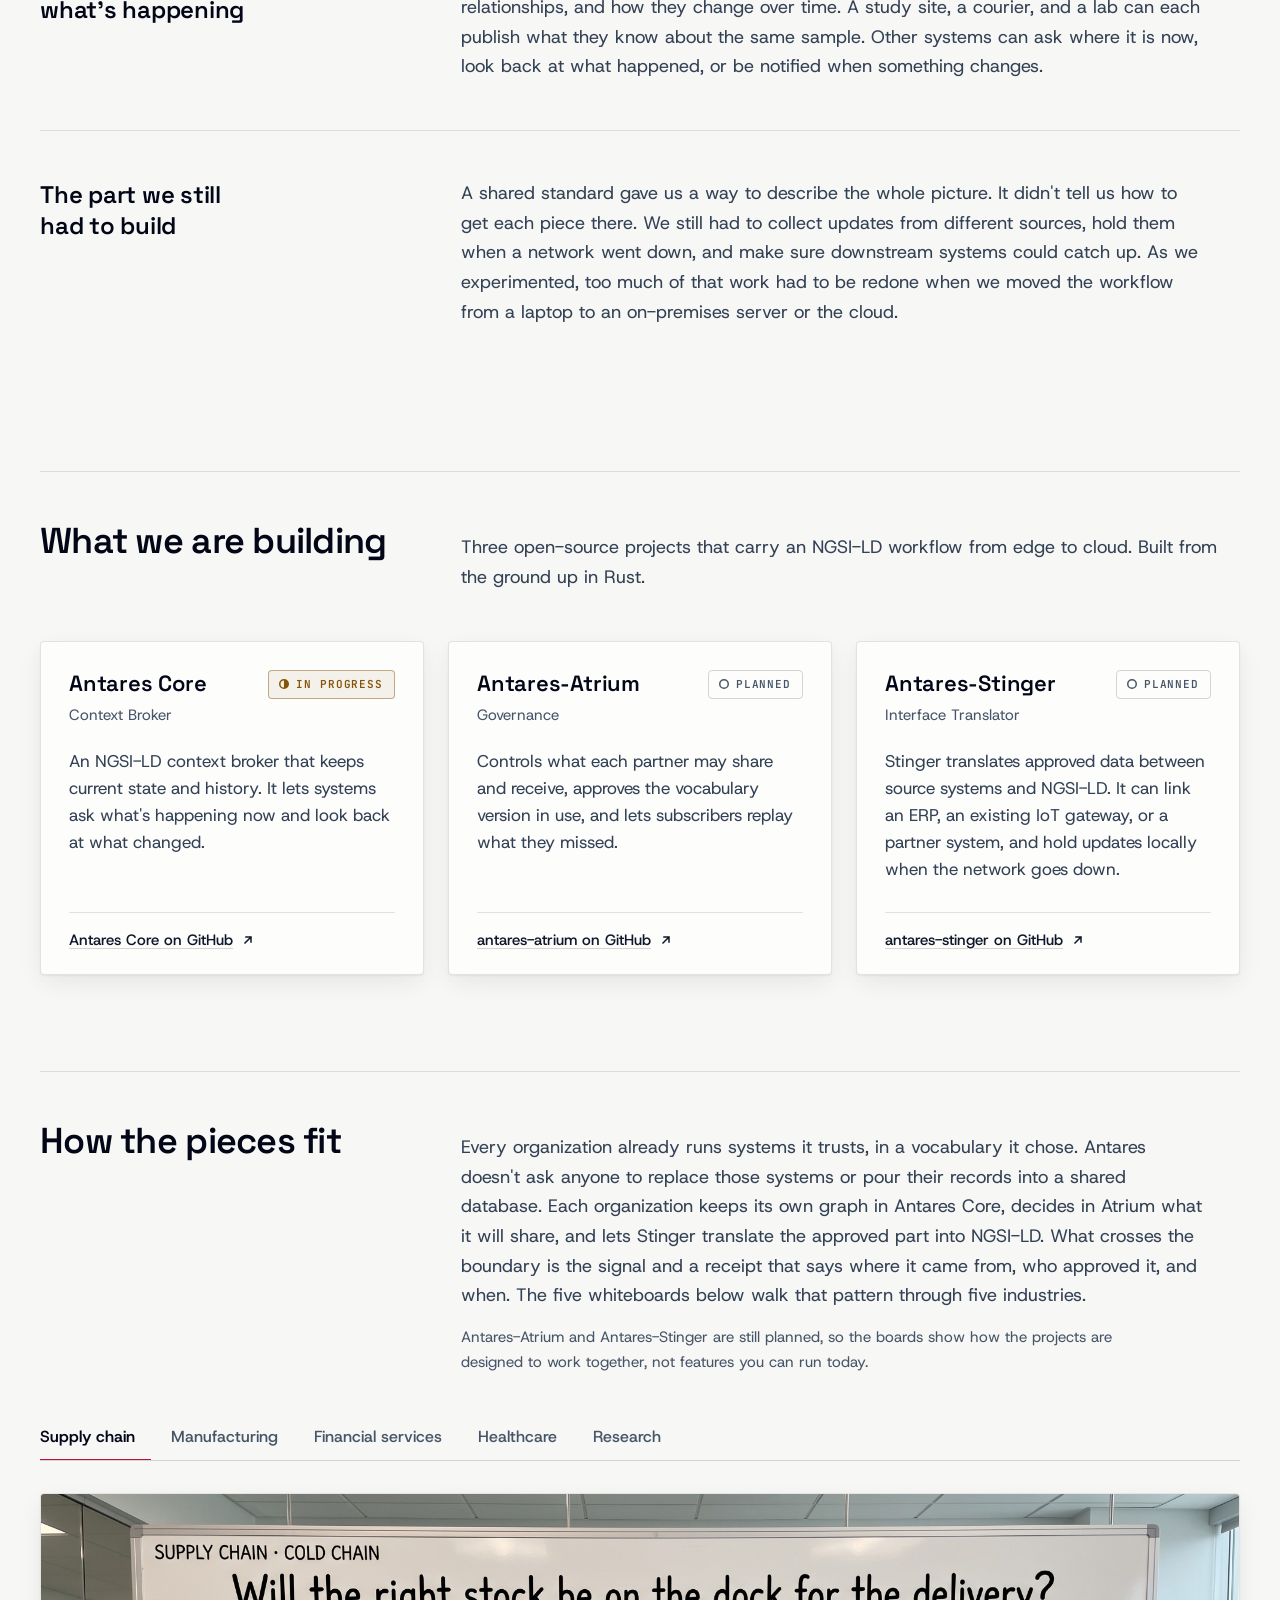
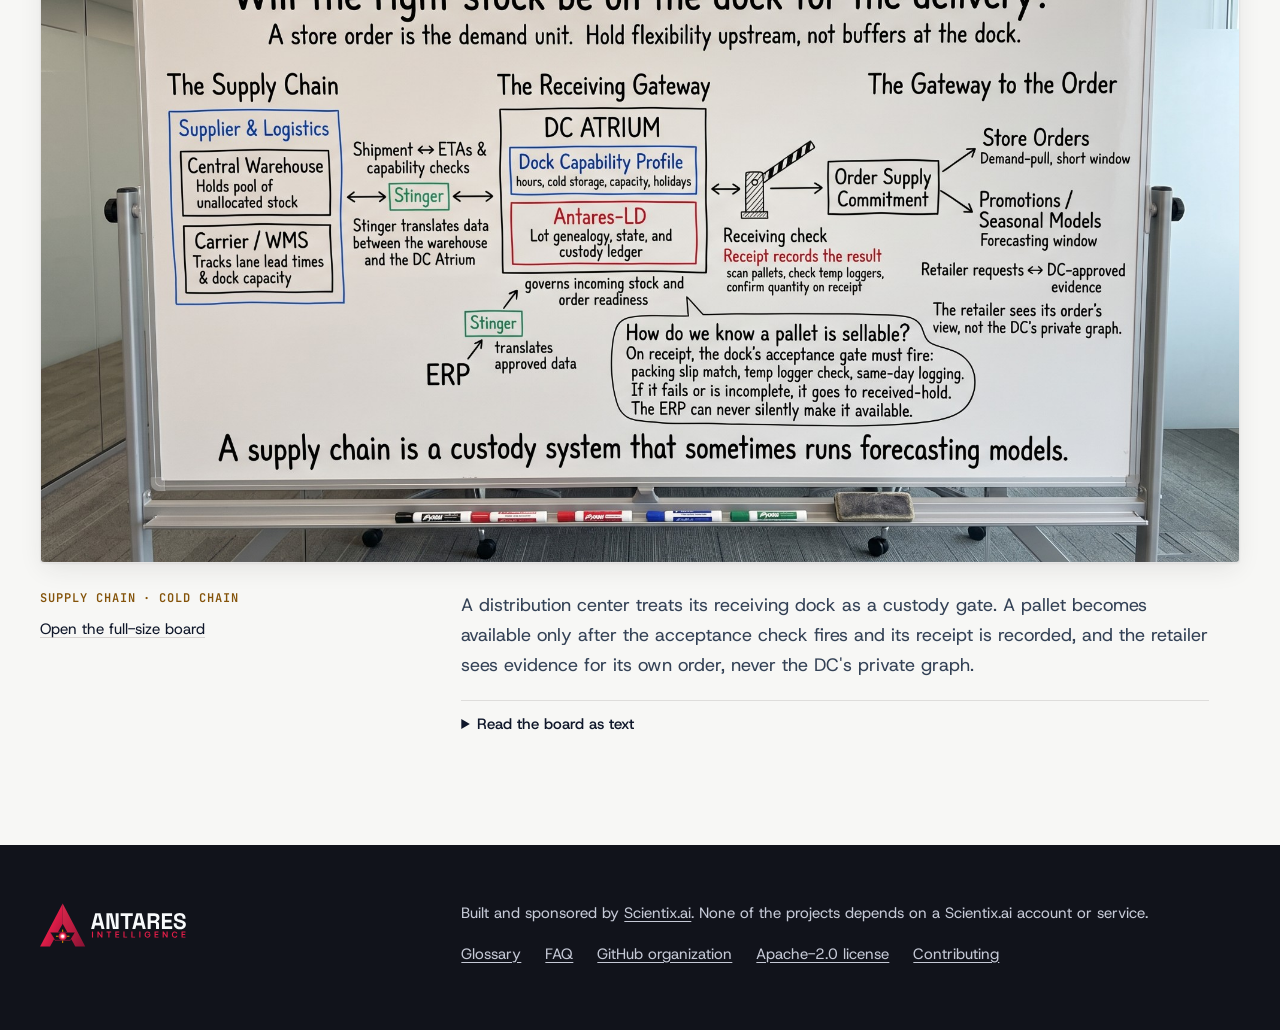
==== commit 2c4d424f: "docs: name the broker Antares Core on the site" ====
--- a/index.html
+++ b/index.html
@@ -5,14 +5,14 @@
 <meta name="viewport" content="width=device-width, initial-scale=1">
 <meta name="color-scheme" content="light">
 <title>Antares Intelligence: open-source NGSI-LD context broker and tools</title>
-<meta name="description" content="Antares-LD, Antares-Atrium, and Antares-Stinger are open-source NGSI-LD projects that let organizations share context and its receipts while each keeps its own systems and records.">
+<meta name="description" content="Antares Core, Antares-Atrium, and Antares-Stinger are open-source NGSI-LD projects that let organizations share context and its receipts while each keeps its own systems and records.">
 <link rel="canonical" href="https://antares-intelligence.org/">
 <link rel="alternate" type="text/markdown" href="https://antares-intelligence.org/index.md" title="This page as Markdown">
 <meta property="og:type" content="website">
 <meta property="og:site_name" content="Antares Intelligence">
 <meta property="og:url" content="https://antares-intelligence.org/">
 <meta property="og:title" content="Antares Intelligence">
-<meta property="og:description" content="Antares-LD, Antares-Atrium, and Antares-Stinger are open-source NGSI-LD projects that let organizations share context and its receipts while each keeps its own systems and records.">
+<meta property="og:description" content="Antares Core, Antares-Atrium, and Antares-Stinger are open-source NGSI-LD projects that let organizations share context and its receipts while each keeps its own systems and records.">
 <meta property="og:image" content="https://antares-intelligence.org/assets/og-antares-intelligence.jpg">
 <meta property="og:image:type" content="image/jpeg">
 <meta property="og:image:width" content="1200">
@@ -49,7 +49,7 @@
     },
     {
       "@type": "SoftwareSourceCode",
-      "name": "Antares-LD",
+      "name": "Antares Core",
       "description": "An NGSI-LD context broker written in Rust that runs as a single binary with no database server and keeps current state and history. Working prototype, no release yet.",
       "codeRepository": "https://github.com/antares-intelligence-org/antares-ld",
       "programmingLanguage": "Rust",
@@ -150,12 +150,12 @@
     <ul class="cards">
       <li class="card">
         <div class="card-top">
-          <h3>Antares-LD</h3>
+          <h3>Antares Core</h3>
           <span class="badge badge--progress"><svg viewBox="0 0 10 10" aria-hidden="true"><circle cx="5" cy="5" r="4.25" fill="none" stroke="currentColor" stroke-width="1.5"/><path d="M5 .75a4.25 4.25 0 0 1 0 8.5z" fill="currentColor"/></svg>In progress</span>
         </div>
         <p class="role">Context Broker</p>
         <p class="desc">An NGSI-LD context broker that keeps current state and history. It lets systems ask what's happening now and look back at what changed.</p>
-        <a class="repo" href="https://github.com/antares-intelligence-org/antares-ld"><span>antares-ld on GitHub</span><svg viewBox="0 0 14 14" aria-hidden="true"><path d="M4 10 10 4M5 4h5v5" fill="none" stroke="currentColor" stroke-width="1.5" stroke-linecap="square"/></svg></a>
+        <a class="repo" href="https://github.com/antares-intelligence-org/antares-ld"><span>Antares Core on GitHub</span><svg viewBox="0 0 14 14" aria-hidden="true"><path d="M4 10 10 4M5 4h5v5" fill="none" stroke="currentColor" stroke-width="1.5" stroke-linecap="square"/></svg></a>
       </li>
       <li class="card">
         <div class="card-top">
@@ -182,7 +182,7 @@
     <div class="projects-head">
       <h2 id="fit-title">How the pieces fit</h2>
       <div class="fit-intro">
-        <p>Every organization already runs systems it trusts, in a vocabulary it chose. Antares doesn't ask anyone to replace those systems or pour their records into a shared database. Each organization keeps its own graph in Antares-LD, decides in Atrium what it will share, and lets Stinger translate the approved part into NGSI-LD. What crosses the boundary is the signal and a receipt that says where it came from, who approved it, and when. The five whiteboards below walk that pattern through five industries.</p>
+        <p>Every organization already runs systems it trusts, in a vocabulary it chose. Antares doesn't ask anyone to replace those systems or pour their records into a shared database. Each organization keeps its own graph in Antares Core, decides in Atrium what it will share, and lets Stinger translate the approved part into NGSI-LD. What crosses the boundary is the signal and a receipt that says where it came from, who approved it, and when. The five whiteboards below walk that pattern through five industries.</p>
         <p class="fit-note">Antares-Atrium and Antares-Stinger are still planned, so the boards show how the projects are designed to work together, not features you can run today.</p>
       </div>
     </div>
@@ -212,7 +212,7 @@
               <div class="transcript-body">
                 <p><strong>Supply chain · cold chain.</strong> Will the right stock be on the dock for the delivery? A store order is the demand unit. Hold flexibility upstream, not buffers at the dock.</p>
                 <p><strong>The supply chain.</strong> Under Supplier &amp; Logistics, a Central Warehouse holds a pool of unallocated stock, and a Carrier / WMS tracks lane lead times and dock capacity. Stinger carries shipments, ETAs, and capability checks between the warehouse and the DC Atrium, translating the data in both directions.</p>
-                <p><strong>The receiving gateway.</strong> The DC Atrium holds a Dock Capability Profile (hours, cold storage, capacity, holidays) and Antares-LD, the lot genealogy, state, and custody ledger. It governs incoming stock and order readiness. A second Stinger translates approved data from the ERP.</p>
+                <p><strong>The receiving gateway.</strong> The DC Atrium holds a Dock Capability Profile (hours, cold storage, capacity, holidays) and Antares Core, the lot genealogy, state, and custody ledger. It governs incoming stock and order readiness. A second Stinger translates approved data from the ERP.</p>
                 <p><strong>The gateway to the order.</strong> A receiving check stands between the DC Atrium and the Order Supply Commitment: scan pallets, check temp loggers, and confirm quantity on receipt. A receipt records the result. The commitment serves store orders (demand-pull, short window) and promotions and seasonal models (forecasting window). Retailer requests are answered with DC-approved evidence. The retailer sees its order's view, not the DC's private graph.</p>
                 <p><strong>How do we know a pallet is sellable?</strong> On receipt, the dock's acceptance gate must fire: packing slip match, temp logger check, same-day logging. If it fails or is incomplete, it goes to received-hold. The ERP can never silently make it available.</p>
                 <p>A supply chain is a custody system that sometimes runs forecasting models.</p>
@@ -240,7 +240,7 @@
                 <p><strong>Chemical supplier.</strong> "We're changing how additive A-17 is made." It issues Notice v1: additive A-17, first affected lot L-04. The recipe is kept private.</p>
                 <p><strong>Compounder.</strong> "Where did that lot go?" Lot L-04 went into batches B-12 and B-13, with lab data on change impact. It shares only the approved list of affected batches and the supporting evidence.</p>
                 <p><strong>Brand owner.</strong> "What does this change mean for our product?" Evidence on B-12 and B-13 goes to Quality and Engineering, who decide to release, re-test, or hold.</p>
-                <p><strong>Between them.</strong> Each company runs its own Atrium, Stinger, and Antares-LD, which keeps its own records and history. The supplier and the compounder exchange the change notice and lot questions (Notice v1, lot L-04). The compounder and the brand owner exchange batch evidence and impact questions (batches B-12 and B-13). NGSI-LD runs between the companies, each keeps its own systems and vocabulary, and Stinger translates the approved information into terms the recipient can use.</p>
+                <p><strong>Between them.</strong> Each company runs its own Atrium, Stinger, and Antares Core, which keeps its own records and history. The supplier and the compounder exchange the change notice and lot questions (Notice v1, lot L-04). The compounder and the brand owner exchange batch evidence and impact questions (batches B-12 and B-13). NGSI-LD runs between the companies, each keeps its own systems and vocabulary, and Stinger translates the approved information into terms the recipient can use.</p>
                 <p><strong>Receipt.</strong> Supplier / Compounder: lot L-04, batches B-12 and B-13, Notice v1, Quality and Engineering, Nov 20.</p>
                 <p>"If the supplier corrects the notice, show what changed. Keep the version we used for the original decision."</p>
               </div>
@@ -267,7 +267,7 @@
                 <p><strong>Supplier.</strong> "We'd like to finance invoice INV-2207." The invoice carries an amount, a due date, and the buyer.</p>
                 <p><strong>Buyer (accounts payable).</strong> "Is this invoice real, and do we owe it?" It confirms the invoice is approved for payment and shares the confirmation, not the ledger.</p>
                 <p><strong>Lender.</strong> "Has anyone else already financed it?" The buyer's confirmation and the financing status feed the credit decision: fund, decline, or ask for more. A second lender asking about INV-2207 gets "already financed" and a receipt, not the first lender's name, rate, or terms.</p>
-                <p><strong>Between them.</strong> Each company runs its own Atrium, Stinger, and Antares-LD, which keeps its own records and history. The supplier and the buyer exchange the invoice and its confirmation. The buyer and the lender exchange the approval for payment and the financing status. NGSI-LD runs between the companies, each keeps its own systems and vocabulary, and Stinger translates the approved information into terms the recipient can use.</p>
+                <p><strong>Between them.</strong> Each company runs its own Atrium, Stinger, and Antares Core, which keeps its own records and history. The supplier and the buyer exchange the invoice and its confirmation. The buyer and the lender exchange the approval for payment and the financing status. NGSI-LD runs between the companies, each keeps its own systems and vocabulary, and Stinger translates the approved information into terms the recipient can use.</p>
                 <p><strong>Receipt.</strong> Buyer / Lender: INV-2207, approved for payment, AP approver, financed, Nov 20.</p>
                 <p>"If the buyer adjusts the invoice, every lender holding it sees the change. The version they funded against stays on the record."</p>
                 <p>Share the confirmation and its receipt. Keep the books where they belong.</p>
@@ -295,7 +295,7 @@
                 <p><strong>Clinical AI · Infection Prevention.</strong> A lab result comes back for a patient in the ICU. Infection Prevention reviews it and releases an approved airborne-isolation signal for ICU Room 12. The lab result and chart stay in the clinical system. Its Stinger translates existing system messages into approved NGSI-LD updates. No equipment replacement is required for this example.</p>
                 <p><strong>Physical AI · Facilities.</strong> The building team checks the room. The building system reports the measured pressure status, not just that it received a command. Facilities receives the authorized alert and reports measured pressure.</p>
                 <p><strong>Operational AI · Environmental Services.</strong> The supervisor assigns the cleaning response under hospital policy. The team records when the work is complete. Environmental Services receives the authorized alert and reports completion.</p>
-                <p><strong>Antares Atrium.</strong> Controls what each team may share and receive. Inside it, Antares-LD, the NGSI-LD broker, holds the shared room status and its history: the approved precaution, the measured room status, and task completion.</p>
+                <p><strong>Antares Atrium.</strong> Controls what each team may share and receive. Inside it, Antares Core, the NGSI-LD broker, holds the shared room status and its history: the approved precaution, the measured room status, and task completion.</p>
                 <p><strong>The receipt.</strong> Source, what was observed or approved, who authorized it, and when it happened.</p>
                 <p>Share the signal and its receipt. Keep the record where it belongs.</p>
               </div>
@@ -319,8 +319,8 @@
               <summary>Read the board as text</summary>
               <div class="transcript-body">
                 <p><strong>Clinical research.</strong> One pipe. Each organization keeps its own language. A sponsor publishes the terms. The site decides what to send and supplies the receipts.</p>
-                <p><strong>Research site / producer.</strong> Site Atrium controls scope and approves a context version. The Antares-LD broker holds the site's private graph and vocabulary. Site Stinger maps approved evidence before it leaves the site. In the private site model, <code>PARTICIPANT_ID</code> is the site's identifier, and it stays inside the site's boundary.</p>
-                <p><strong>Sponsor / consumer.</strong> Sponsor Atrium exposes a versioned study <code>@context</code> endpoint. The Antares-LD broker holds the sponsor's own graph and vocabulary. Sponsor Stinger receives the approved view and verifies its receipt. In the approved sponsor view, <code>SUBJ_ID</code> is a study-scoped value. Another sponsor can use <code>SUBJID</code> instead.</p>
+                <p><strong>Research site / producer.</strong> Site Atrium controls scope and approves a context version. The Antares Core broker holds the site's private graph and vocabulary. Site Stinger maps approved evidence before it leaves the site. In the private site model, <code>PARTICIPANT_ID</code> is the site's identifier, and it stays inside the site's boundary.</p>
+                <p><strong>Sponsor / consumer.</strong> Sponsor Atrium exposes a versioned study <code>@context</code> endpoint. The Antares Core broker holds the sponsor's own graph and vocabulary. Sponsor Stinger receives the approved view and verifies its receipt. In the approved sponsor view, <code>SUBJ_ID</code> is a study-scoped value. Another sponsor can use <code>SUBJID</code> instead.</p>
                 <p><strong>NGSI-LD federation.</strong> First, agree the vocabulary: Site Stinger references the approved sponsor <code>@context</code> version only. Second, request approved evidence: Site Stinger retrieves and maps approved data locally. Third, evidence and receipt: NGSI-LD evidence travels with its receipt, with no access to either private graph.</p>
                 <p><strong>The receipt.</strong> Source reference, context version, mapping version, release authority, and release time. A new sponsor context version is a new approval, not a silent change to what the site sends.</p>
               </div>
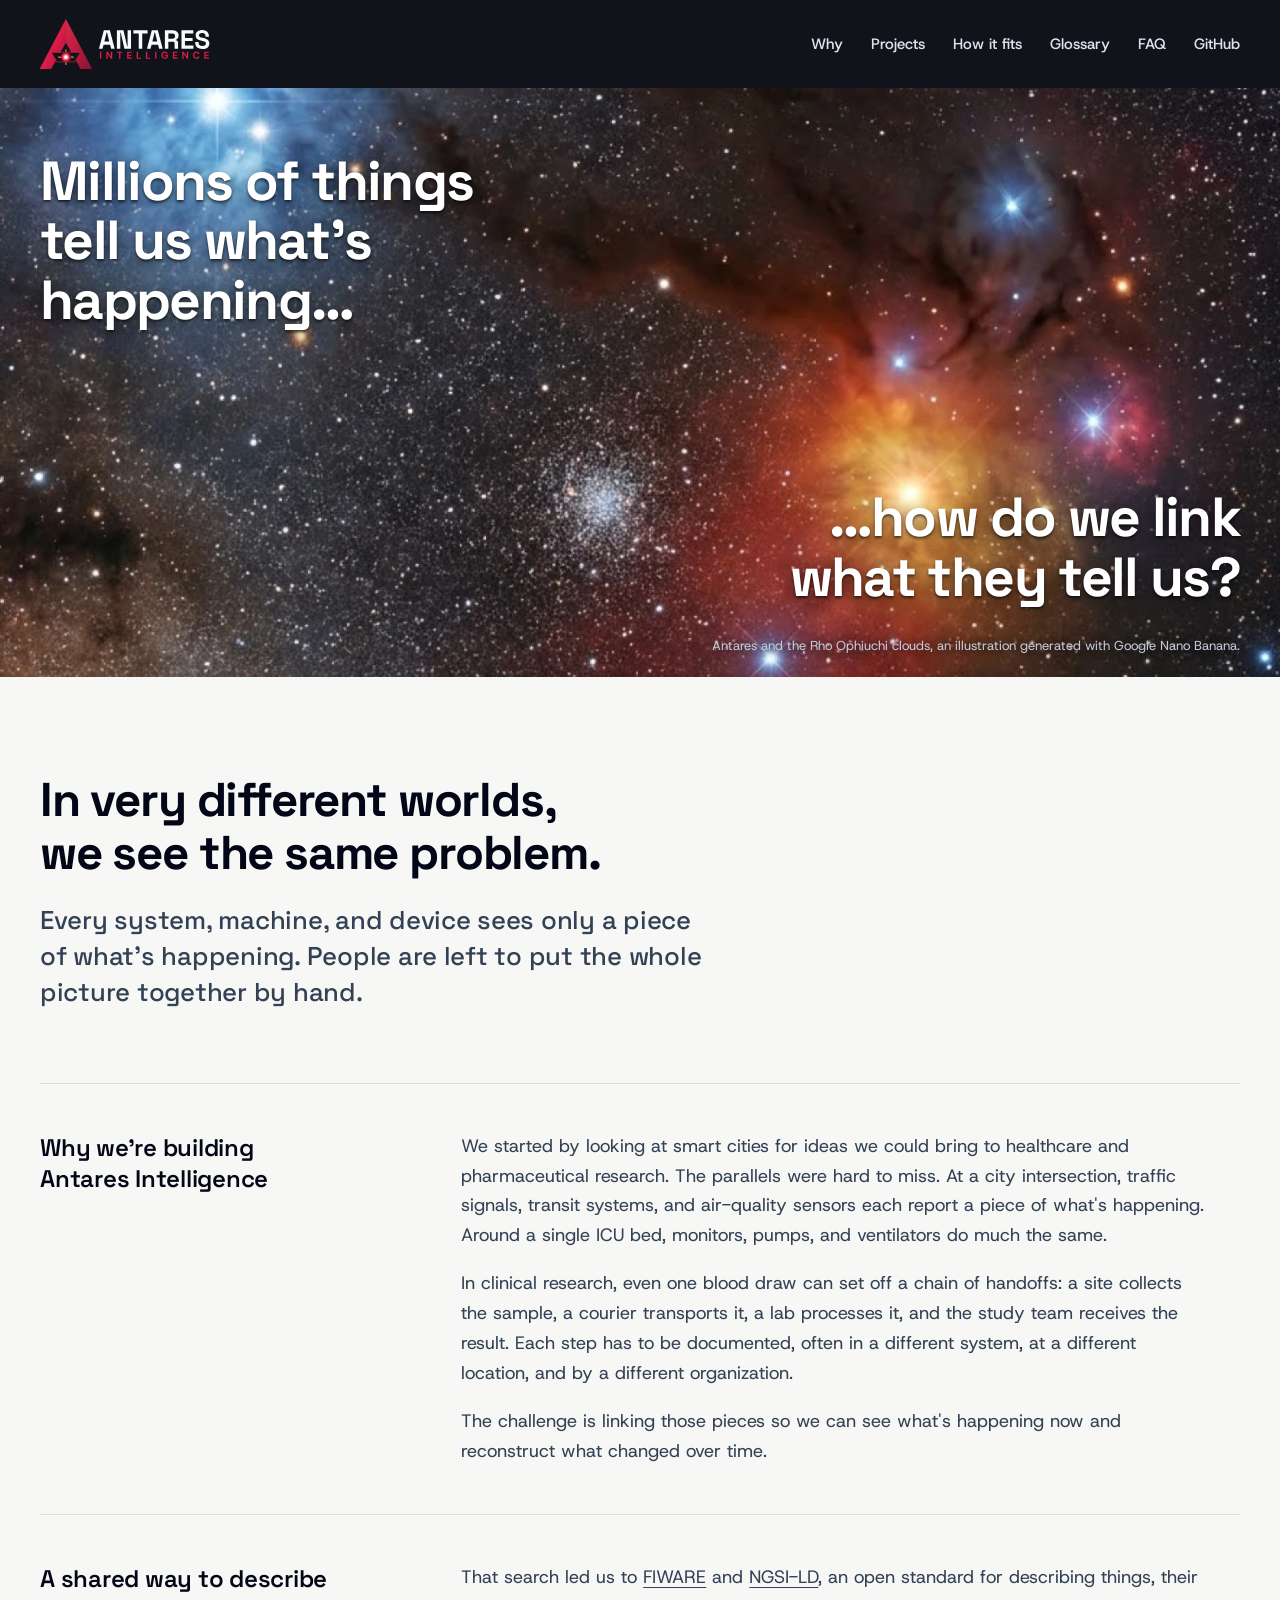
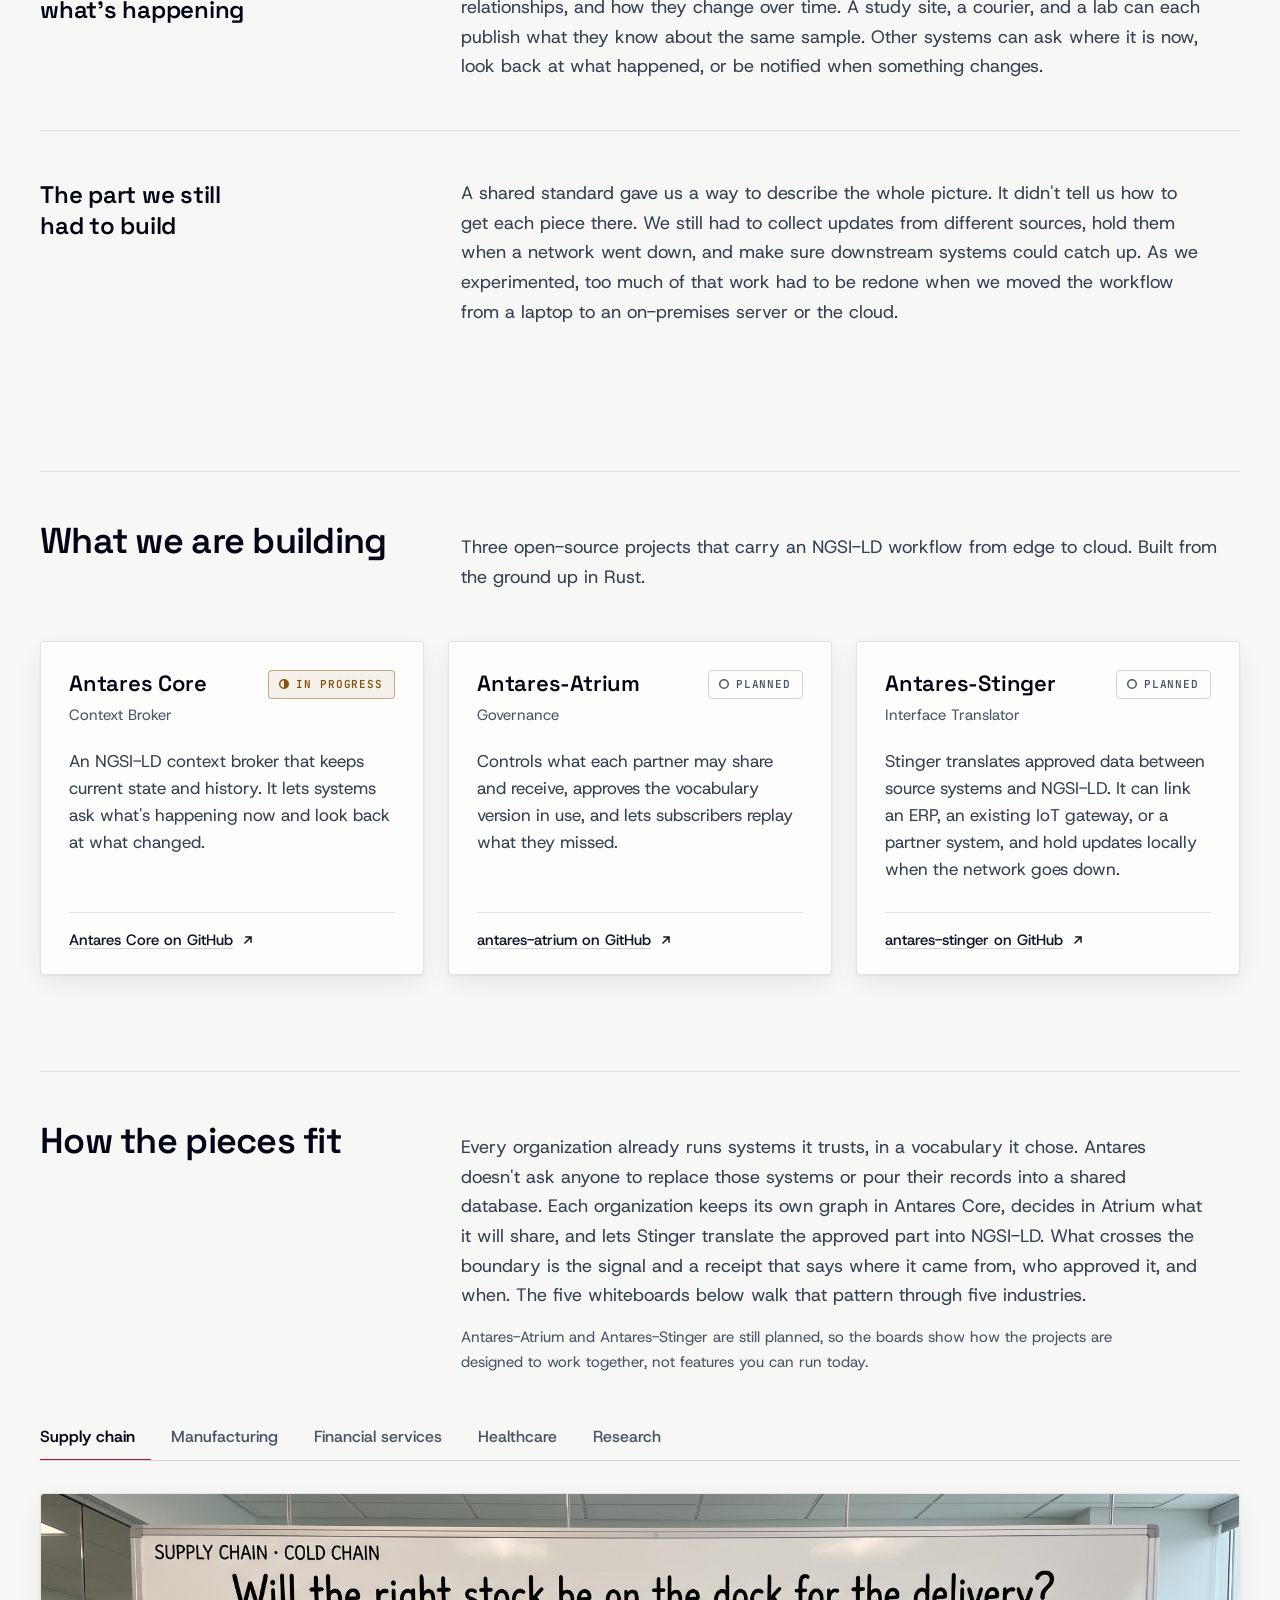
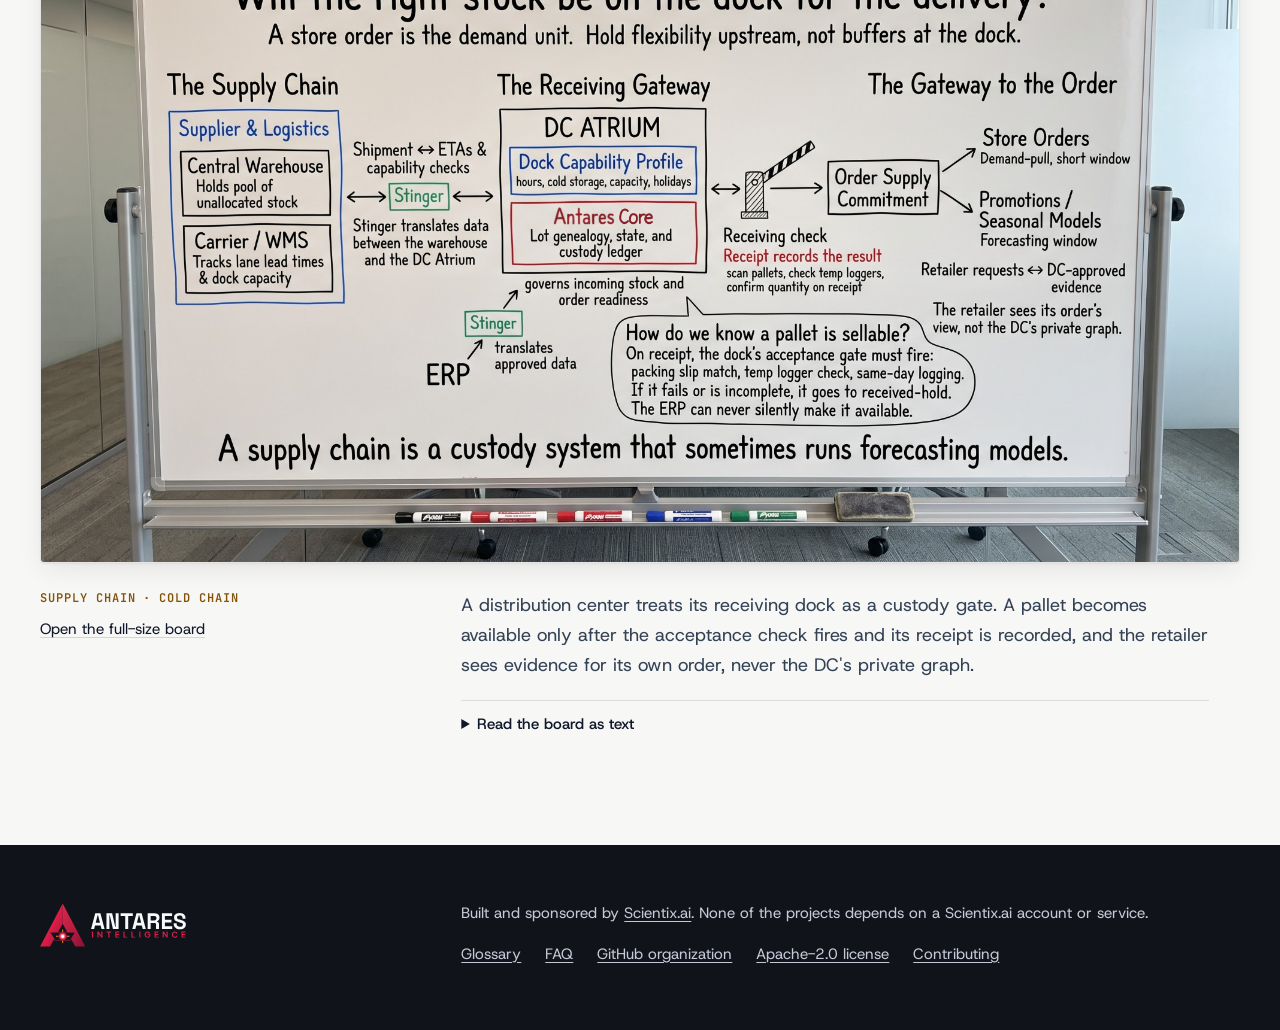
==== commit 0b718be1: "Retouch scenario board labels for Antares Core" ====
--- a/index.html
+++ b/index.html
@@ -198,12 +198,12 @@
 
       <div class="panel" role="tabpanel" id="panel-supply" aria-labelledby="tab-supply" tabindex="0">
         <figure class="board">
-          <img src="assets/boards/board-1-supply-chain.jpg" width="2000" height="1116" loading="lazy" decoding="async" alt="Whiteboard diagram, Will the right stock be on the dock for the delivery? The full text is below.">
+          <img src="assets/boards/board-1-supply-chain.png" width="2000" height="1116" loading="lazy" decoding="async" alt="Whiteboard diagram, Will the right stock be on the dock for the delivery? The full text is below.">
         </figure>
         <div class="panel-body">
           <div class="panel-meta">
             <p class="kicker">Supply chain · Cold chain</p>
-            <a class="fullsize" href="assets/boards/board-1-supply-chain.jpg">Open the full-size board</a>
+            <a class="fullsize" href="assets/boards/board-1-supply-chain.png">Open the full-size board</a>
           </div>
           <div class="panel-text">
             <p class="caption">A distribution center treats its receiving dock as a custody gate. A pallet becomes available only after the acceptance check fires and its receipt is recorded, and the retailer sees evidence for its own order, never the DC's private graph.</p>
@@ -224,12 +224,12 @@
 
       <div class="panel" role="tabpanel" id="panel-mfg" aria-labelledby="tab-mfg" tabindex="0">
         <figure class="board">
-          <img src="assets/boards/board-2-process-manufacturing.jpg" width="2000" height="1116" loading="lazy" decoding="async" alt="Whiteboard diagram, One raw-material change. Three companies. The full text is below.">
+          <img src="assets/boards/board-2-process-manufacturing.png" width="2000" height="1116" loading="lazy" decoding="async" alt="Whiteboard diagram, One raw-material change. Three companies. The full text is below.">
         </figure>
         <div class="panel-body">
           <div class="panel-meta">
             <p class="kicker">Process manufacturing</p>
-            <a class="fullsize" href="assets/boards/board-2-process-manufacturing.jpg">Open the full-size board</a>
+            <a class="fullsize" href="assets/boards/board-2-process-manufacturing.png">Open the full-size board</a>
           </div>
           <div class="panel-text">
             <p class="caption">A supplier changes how an additive is made without revealing the recipe. The compounder traces the affected lot to two batches, and the brand owner makes its call with a receipt that records which version of the notice it relied on.</p>
@@ -251,12 +251,12 @@
 
       <div class="panel" role="tabpanel" id="panel-fin" aria-labelledby="tab-fin" tabindex="0">
         <figure class="board">
-          <img src="assets/boards/board-3-financial-services.jpg" width="2000" height="1116" loading="lazy" decoding="async" alt="Whiteboard diagram, One invoice. Financed once. The full text is below.">
+          <img src="assets/boards/board-3-financial-services.png" width="2000" height="1116" loading="lazy" decoding="async" alt="Whiteboard diagram, One invoice. Financed once. The full text is below.">
         </figure>
         <div class="panel-body">
           <div class="panel-meta">
             <p class="kicker">Financial services · Trade finance</p>
-            <a class="fullsize" href="assets/boards/board-3-financial-services.jpg">Open the full-size board</a>
+            <a class="fullsize" href="assets/boards/board-3-financial-services.png">Open the full-size board</a>
           </div>
           <div class="panel-text">
             <p class="caption">A supplier wants to finance an invoice. The buyer confirms it's owed, the lender records the financing, and a second lender learns only that the invoice is already financed, with a receipt and none of the first lender's terms.</p>
@@ -279,12 +279,12 @@
 
       <div class="panel" role="tabpanel" id="panel-health" aria-labelledby="tab-health" tabindex="0">
         <figure class="board">
-          <img src="assets/boards/board-4-healthcare.jpg" width="2000" height="1116" loading="lazy" decoding="async" alt="Whiteboard diagram, One hospital. Three systems. One shared picture. The full text is below.">
+          <img src="assets/boards/board-4-healthcare.png" width="2000" height="1116" loading="lazy" decoding="async" alt="Whiteboard diagram, One hospital. Three systems. One shared picture. The full text is below.">
         </figure>
         <div class="panel-body">
           <div class="panel-meta">
             <p class="kicker">Healthcare · Hospital operations</p>
-            <a class="fullsize" href="assets/boards/board-4-healthcare.jpg">Open the full-size board</a>
+            <a class="fullsize" href="assets/boards/board-4-healthcare.png">Open the full-size board</a>
           </div>
           <div class="panel-text">
             <p class="caption">An isolation precaution moves from infection prevention to facilities and environmental services. The lab result and chart stay in the clinical system. What moves is the approved precaution, the measured room pressure, and the record of completed cleaning.</p>
@@ -306,12 +306,12 @@
 
       <div class="panel" role="tabpanel" id="panel-research" aria-labelledby="tab-research" tabindex="0">
         <figure class="board">
-          <img src="assets/boards/board-5-research.jpg" width="2000" height="1116" loading="lazy" decoding="async" alt="Whiteboard diagram, One pipe. Each organization keeps its own language. The full text is below.">
+          <img src="assets/boards/board-5-research.png" width="2000" height="1116" loading="lazy" decoding="async" alt="Whiteboard diagram, One pipe. Each organization keeps its own language. The full text is below.">
         </figure>
         <div class="panel-body">
           <div class="panel-meta">
             <p class="kicker">Clinical research</p>
-            <a class="fullsize" href="assets/boards/board-5-research.jpg">Open the full-size board</a>
+            <a class="fullsize" href="assets/boards/board-5-research.png">Open the full-size board</a>
           </div>
           <div class="panel-text">
             <p class="caption">A research site and a sponsor each keep their own vocabulary. They agree on a versioned <code>@context</code>, the site maps only approved evidence, and every release carries a receipt naming the context and mapping versions it used.</p>
